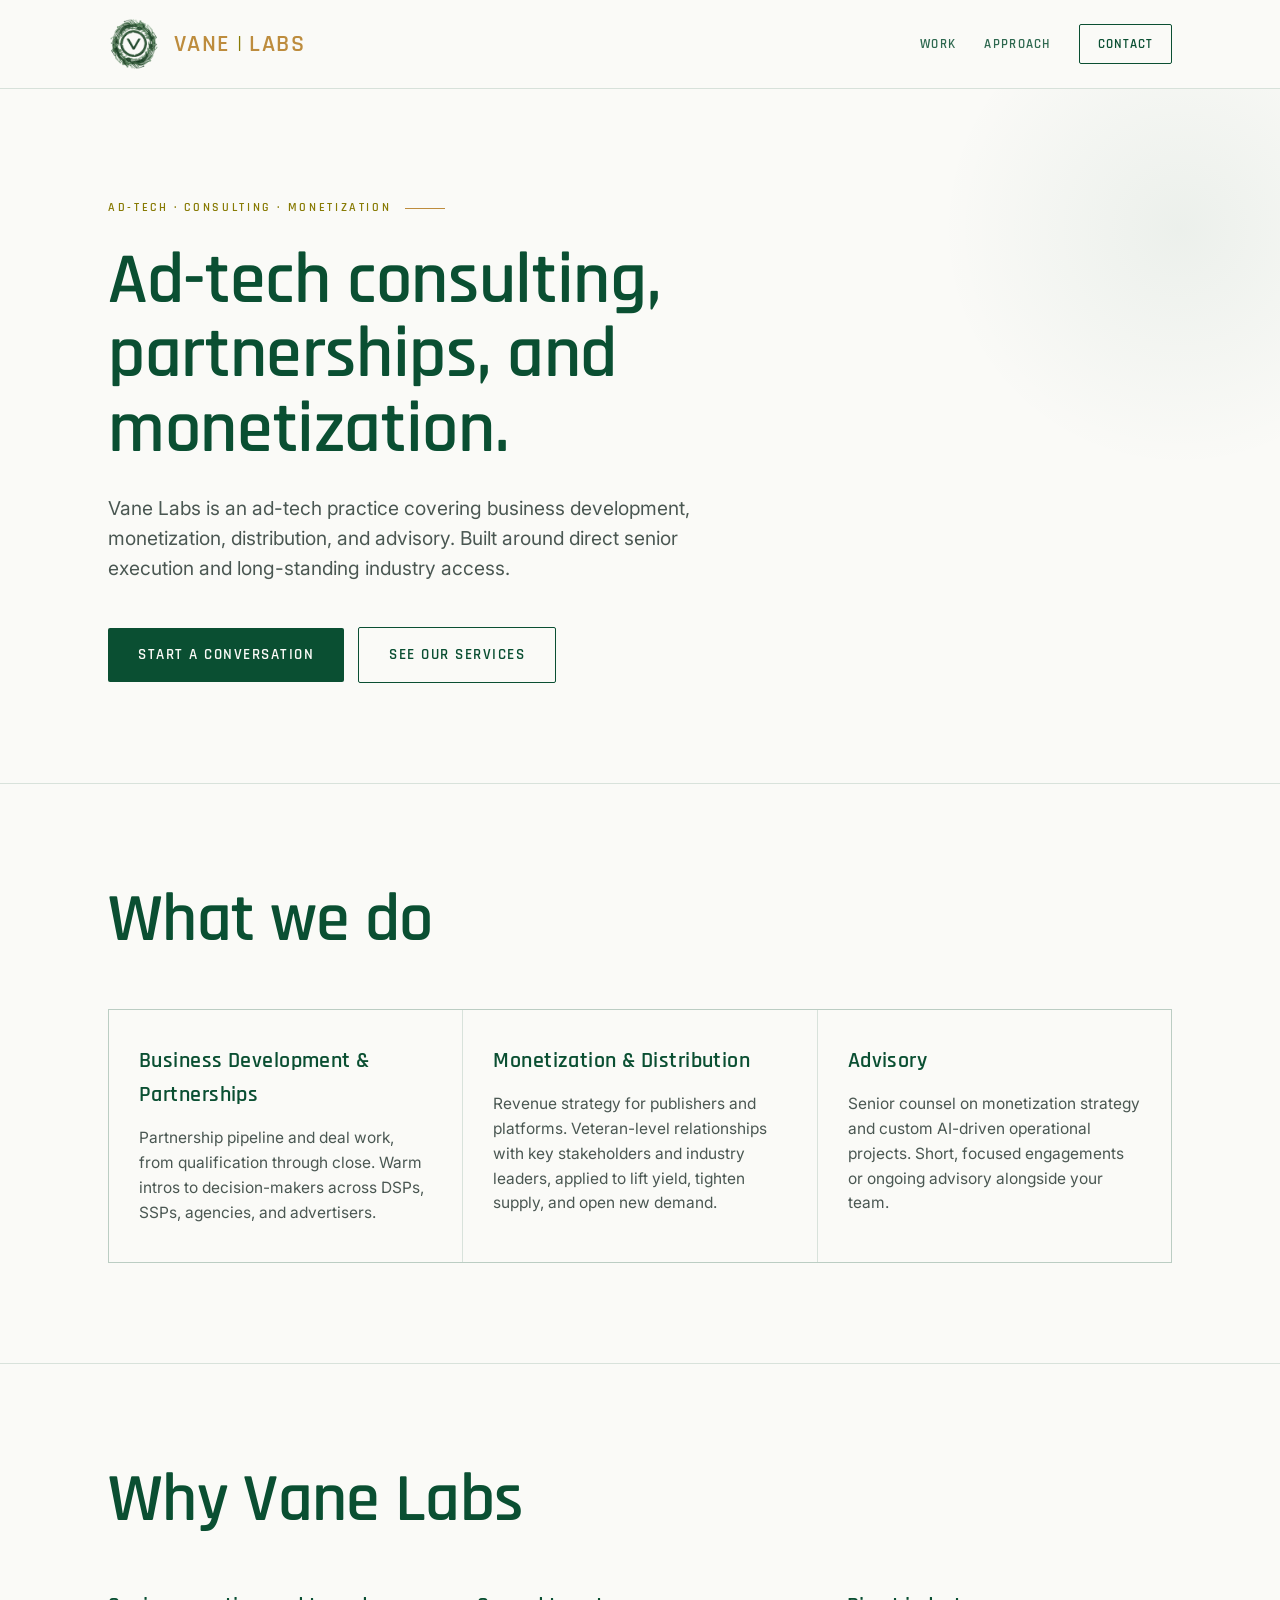
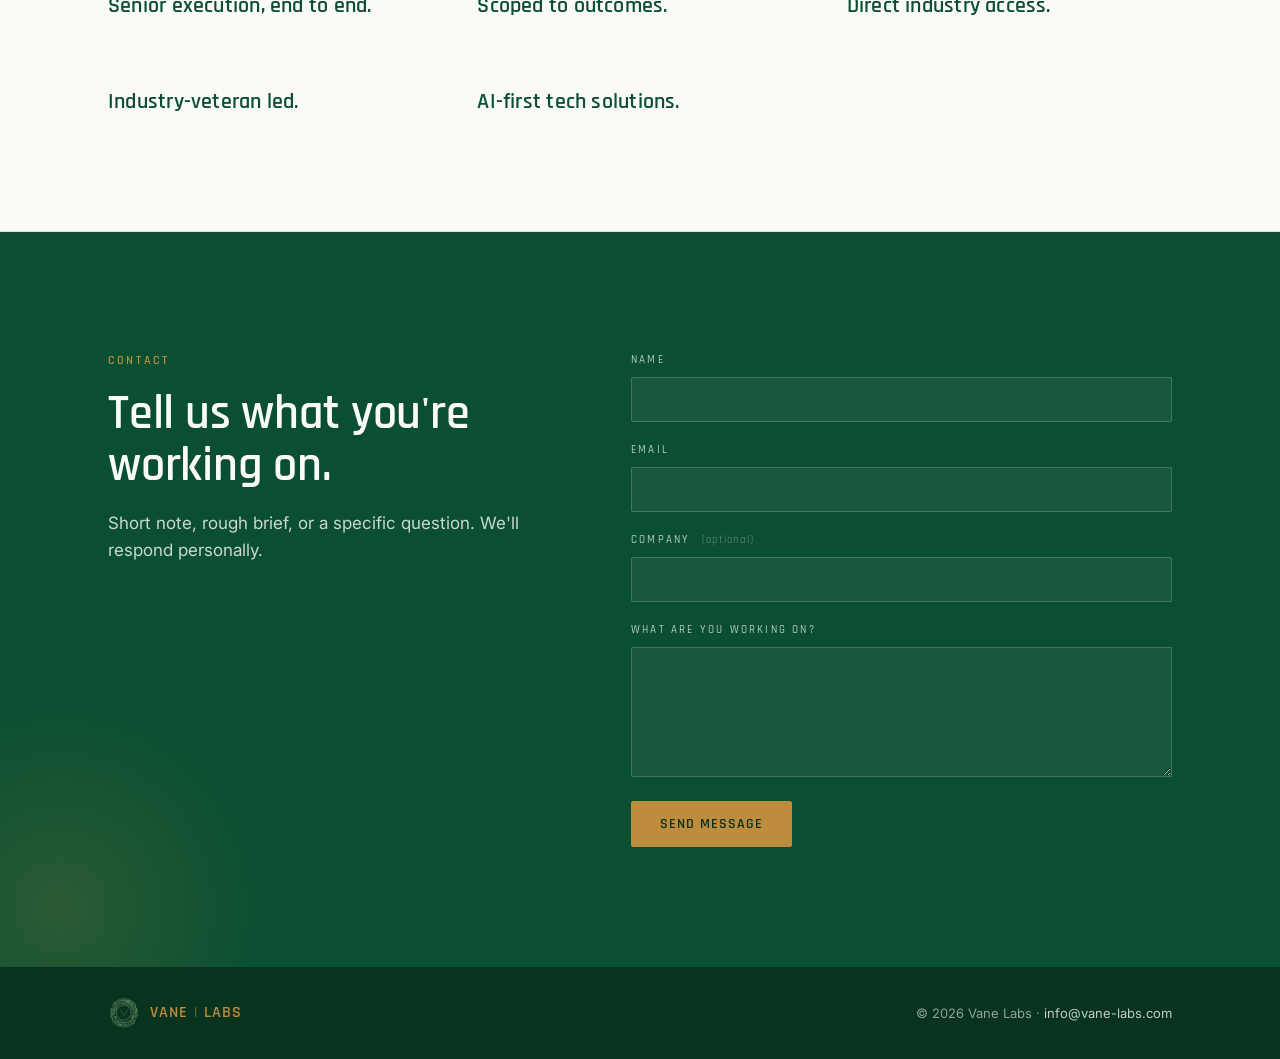
==== index.html @ 43640073 "Swap two Why Vane Labs headlines: veteran + AI-first" ====
<!DOCTYPE html>
<html lang="en">
<head>
  <meta charset="UTF-8" />
  <meta name="viewport" content="width=device-width, initial-scale=1.0" />
  <title>Vane Labs — Ad-tech consulting, monetization, distribution</title>
  <meta name="description" content="Vane Labs is a small, focused ad-tech practice: business development, monetization, distribution, and advisory." />
  <meta name="theme-color" content="#0A4F32" />

  <link rel="icon" href="/assets/favicon.ico" sizes="any" />
  <link rel="icon" type="image/png" sizes="32x32" href="/assets/favicon-32.png" />
  <link rel="icon" type="image/png" sizes="64x64" href="/assets/favicon-64.png" />
  <link rel="apple-touch-icon" href="/assets/favicon-64.png" />

  <meta property="og:title" content="Vane Labs — Ad-tech, direct." />
  <meta property="og:description" content="A small, focused ad-tech practice. Business development, monetization, distribution, advisory." />
  <meta property="og:type" content="website" />
  <meta property="og:url" content="https://vane-labs.com" />

  <link rel="preconnect" href="https://fonts.googleapis.com" />
  <link rel="preconnect" href="https://fonts.gstatic.com" crossorigin />
  <link href="https://fonts.googleapis.com/css2?family=Rajdhani:wght@500;600;700&family=Inter:wght@400;500;600&display=swap" rel="stylesheet" />

  <style>
    :root {
      --forest: #0A4F32;
      --forest-deep: #07331F;
      --gold: #BD8C3D;
      --gold-dark: #887B05;
      --accent: #3CCC08;
      --bg: #FAFAF7;
      --ink: #0E2419;
      --muted: #4A5752;
      --rule: rgba(10, 79, 50, 0.14);
    }

    *, *::before, *::after { box-sizing: border-box; }
    html { scroll-behavior: smooth; }
    html, body { margin: 0; padding: 0; }
    body {
      font-family: 'Inter', -apple-system, BlinkMacSystemFont, 'Segoe UI', sans-serif;
      color: var(--ink);
      background: var(--bg);
      line-height: 1.55;
      -webkit-font-smoothing: antialiased;
      text-rendering: optimizeLegibility;
    }

    ::selection { background: var(--forest); color: var(--bg); }

    .container { max-width: 1120px; margin: 0 auto; padding: 0 28px; }

    /* ---------- Logo ---------- */
    .logo-wrap { display: inline-flex; align-items: center; gap: 14px; text-decoration: none; }
    .logo-mark { width: 52px; height: 52px; flex: none; display: block; }
    .logo-text {
      font-family: 'Rajdhani', sans-serif;
      font-weight: 600;
      font-size: 24px;
      letter-spacing: 0.06em;
      color: var(--gold);
      line-height: 1;
      white-space: nowrap;
    }
    .logo-text .pipe { color: var(--gold-dark); margin: 0 6px; font-weight: 500; }

    /* ---------- Nav ---------- */
    nav.site {
      padding: 18px 0;
      border-bottom: 1px solid var(--rule);
      background: rgba(250, 250, 247, 0.88);
      backdrop-filter: saturate(180%) blur(10px);
      -webkit-backdrop-filter: saturate(180%) blur(10px);
      position: sticky; top: 0; z-index: 20;
    }
    nav.site .container { display: flex; align-items: center; justify-content: space-between; gap: 20px; }
    nav.site .nav-links { display: flex; align-items: center; gap: 28px; }
    nav.site a.link {
      font-family: 'Rajdhani', sans-serif; font-weight: 600;
      letter-spacing: 0.1em; text-transform: uppercase;
      font-size: 13px; color: var(--forest); text-decoration: none;
      opacity: 0.85; transition: opacity 0.2s;
    }
    nav.site a.link:hover { opacity: 1; }
    nav.site a.cta {
      font-family: 'Rajdhani', sans-serif; font-weight: 600;
      letter-spacing: 0.08em; text-transform: uppercase;
      font-size: 13px; color: var(--forest);
      border: 1px solid var(--forest); padding: 9px 18px; border-radius: 2px;
      text-decoration: none; transition: background 0.2s, color 0.2s;
    }
    nav.site a.cta:hover { background: var(--forest); color: var(--bg); }
    @media (max-width: 640px) {
      nav.site .nav-links { gap: 14px; }
      nav.site a.link { display: none; }
      nav.site a.cta { font-size: 12px; padding: 8px 14px; }
      .logo-text { font-size: 20px; }
      .logo-mark { width: 44px; height: 44px; }
    }

    /* ---------- Hero ---------- */
    header.hero {
      padding: 110px 0 100px;
      border-bottom: 1px solid var(--rule);
      position: relative; overflow: hidden;
    }
    header.hero::before {
      content: ""; position: absolute;
      right: -160px; top: -120px; width: 520px; height: 520px;
      background: radial-gradient(circle at center, rgba(10,79,50,0.06), transparent 65%);
      pointer-events: none;
    }
    .eyebrow {
      font-family: 'Rajdhani', sans-serif; font-weight: 600;
      letter-spacing: 0.22em; text-transform: uppercase;
      font-size: 12px; color: var(--gold-dark);
      margin-bottom: 26px; display: flex; align-items: center; gap: 14px;
    }
    .eyebrow::after { content: ""; flex: none; width: 40px; height: 1px; background: var(--gold); }
    .hero h1 {
      font-family: 'Rajdhani', sans-serif; font-weight: 600;
      font-size: clamp(40px, 6.2vw, 72px);
      line-height: 1.04; letter-spacing: -0.005em;
      color: var(--forest); margin: 0 0 26px; max-width: 880px;
    }
    .hero p.lead {
      font-size: clamp(17px, 1.5vw, 20px);
      color: var(--muted); max-width: 640px; margin: 0 0 44px;
    }
    .btn {
      display: inline-block;
      font-family: 'Rajdhani', sans-serif; font-weight: 600;
      letter-spacing: 0.1em; text-transform: uppercase;
      font-size: 15px; padding: 15px 30px; border-radius: 2px;
      text-decoration: none; transition: transform 0.12s ease, background 0.2s;
    }
    .btn-primary { background: var(--forest); color: var(--bg); }
    .btn-primary:hover { background: var(--forest-deep); transform: translateY(-1px); }
    .btn-ghost {
      background: transparent; color: var(--forest);
      border: 1px solid var(--forest); margin-left: 10px;
    }
    .btn-ghost:hover { background: var(--forest); color: var(--bg); }

    /* ---------- Sections ---------- */
    section.block { padding: 100px 0; border-bottom: 1px solid var(--rule); }
    .section-eyebrow {
      font-family: 'Rajdhani', sans-serif; font-weight: 600;
      letter-spacing: 0.22em; text-transform: uppercase;
      font-size: 12px; color: var(--gold-dark); margin-bottom: 18px;
    }
    .section-title {
      font-family: 'Rajdhani', sans-serif; font-weight: 600;
      font-size: clamp(30px, 4.2vw, 44px);
      color: var(--forest); margin: 0 0 20px;
      letter-spacing: -0.005em; line-height: 1.08; max-width: 720px;
    }
    .section-title.big {
      font-size: clamp(44px, 6.5vw, 68px);
      margin: 0 0 52px;
      letter-spacing: -0.01em;
    }
    .section-intro { color: var(--muted); font-size: 17px; max-width: 600px; margin: 0 0 56px; }

    /* ---------- Services ---------- */
    .services {
      display: grid;
      grid-template-columns: repeat(auto-fit, minmax(260px, 1fr));
      gap: 1px;
      background: var(--rule);
      border: 1px solid var(--rule);
    }
    .service {
      background: var(--bg);
      padding: 34px 30px 36px;
      display: flex; flex-direction: column; gap: 10px;
      transition: background 0.2s;
    }
    .service:hover { background: #FFFFFF; }
    .service .num {
      font-family: 'Rajdhani', sans-serif; font-weight: 500;
      font-size: 12px; color: var(--gold); letter-spacing: 0.2em;
    }
    .service h3 {
      font-family: 'Rajdhani', sans-serif; font-weight: 600;
      font-size: 22px; letter-spacing: 0.02em;
      color: var(--forest); margin: 0;
    }
    .service p { color: var(--muted); margin: 4px 0 0; font-size: 15.5px; line-height: 1.6; }

    /* ---------- Approach ---------- */
    .approach {
      display: grid;
      grid-template-columns: repeat(auto-fit, minmax(250px, 1fr));
      gap: 50px 44px;
    }
    .principle .rule { width: 44px; height: 2px; background: var(--gold); margin-bottom: 20px; }
    .principle h3 {
      font-family: 'Rajdhani', sans-serif; font-weight: 600;
      font-size: 22px; color: var(--forest);
      margin: 0 0 12px; letter-spacing: 0.01em;
    }
    .principle p { color: var(--muted); margin: 0; font-size: 15.5px; line-height: 1.65; }

    /* ---------- Contact ---------- */
    section.contact {
      background: var(--forest); color: var(--bg);
      border-bottom: none; padding: 120px 0;
      position: relative; overflow: hidden;
    }
    section.contact::before {
      content: ""; position: absolute; left: -180px; bottom: -180px;
      width: 480px; height: 480px;
      background: radial-gradient(circle at center, rgba(189,140,61,0.18), transparent 60%);
      pointer-events: none;
    }
    section.contact .section-eyebrow { color: var(--gold); }
    section.contact .section-title { color: var(--bg); margin-bottom: 22px; }
    section.contact p.lead {
      font-size: 18px; color: rgba(255,255,255,0.78);
      max-width: 560px; margin: 0 0 42px;
    }

    /* contact layout: intro left, form right */
    .contact-wrap {
      display: grid;
      grid-template-columns: minmax(0, 1fr) minmax(0, 1.2fr);
      gap: 72px;
      align-items: start;
    }
    .contact-intro { max-width: 460px; grid-column: 1; grid-row: 1; }
    .contact-form { grid-column: 2; grid-row: 1; }
    .contact-title {
      font-family: 'Rajdhani', sans-serif; font-weight: 600;
      font-size: clamp(32px, 4.5vw, 48px);
      color: var(--bg); margin: 0 0 18px;
      line-height: 1.08; letter-spacing: -0.005em;
    }
    .contact-sub {
      color: rgba(255,255,255,0.78);
      font-size: 17px; max-width: 420px; margin: 0;
    }

    /* form */
    .contact-form { display: flex; flex-direction: column; gap: 20px; }
    .contact-form .field { display: flex; flex-direction: column; }
    .contact-form label {
      font-family: 'Rajdhani', sans-serif; font-weight: 500;
      letter-spacing: 0.2em; text-transform: uppercase;
      font-size: 11px; color: rgba(255,255,255,0.7);
      margin-bottom: 8px;
    }
    .contact-form label .optional {
      color: rgba(255,255,255,0.4); font-weight: 400;
      letter-spacing: 0.1em; text-transform: none;
      margin-left: 6px;
    }
    .contact-form input,
    .contact-form textarea {
      width: 100%;
      font-family: 'Inter', sans-serif;
      font-size: 15px;
      color: var(--bg);
      background: rgba(255,255,255,0.06);
      border: 1px solid rgba(255,255,255,0.18);
      border-radius: 2px;
      padding: 12px 14px;
      transition: border-color 0.15s, background 0.15s;
    }
    .contact-form input:focus,
    .contact-form textarea:focus {
      outline: none;
      border-color: var(--gold);
      background: rgba(255,255,255,0.1);
    }
    .contact-form textarea { resize: vertical; min-height: 130px; font-family: 'Inter', sans-serif; }
    .contact-form .hp { position: absolute; left: -9999px; height: 0; width: 0; overflow: hidden; }
    .btn-gold {
      align-self: flex-start;
      background: var(--gold);
      color: var(--forest-deep);
      border: 1px solid var(--gold);
      padding: 13px 28px;
      font-family: 'Rajdhani', sans-serif; font-weight: 600;
      letter-spacing: 0.08em; text-transform: uppercase;
      font-size: 14px; border-radius: 2px;
      cursor: pointer; margin-top: 4px;
      transition: background 0.15s, border-color 0.15s;
    }
    .btn-gold:hover { background: #D49E46; border-color: #D49E46; }
    .contact-success {
      grid-column: 1;
      grid-row: 1;
      align-self: end;
      color: var(--bg);
      font-family: 'Rajdhani', sans-serif;
      font-weight: 600;
      letter-spacing: -0.005em;
      font-size: clamp(26px, 3.8vw, 34px);
      line-height: 1.35;
      border-left: 2px solid var(--gold);
      padding: 10px 0 10px 22px;
      max-width: 480px;
      margin-bottom: 70px;
      opacity: 0;
      transform: translateY(14px);
      transition: opacity 0.7s ease-out, transform 0.7s ease-out;
    }
    .contact-success[hidden] { display: none; }
    .contact-success.show { opacity: 1; transform: translateY(0); }

    @media (max-width: 820px) {
      .contact-wrap { grid-template-columns: 1fr; gap: 44px; }
      .contact-intro { grid-column: 1; grid-row: auto; }
      .contact-form  { grid-column: 1; grid-row: auto; }
      .contact-success {
        grid-column: 1;
        grid-row: auto;
        align-self: start;
        margin-bottom: 0;
      }
    }

    /* ---------- Footer ---------- */
    footer.site {
      padding: 30px 0;
      background: var(--forest-deep);
      color: rgba(255,255,255,0.55);
      font-size: 13px;
    }
    footer.site .container {
      display: flex; justify-content: space-between; align-items: center;
      flex-wrap: wrap; gap: 14px;
    }
    footer.site .logo-wrap { gap: 10px; }
    footer.site .logo-mark { width: 32px; height: 32px; }
    footer.site .logo-text { font-size: 16px; color: var(--gold); }
    footer.site .logo-text .pipe { color: var(--gold-dark); }
    footer.site a { color: rgba(255,255,255,0.75); text-decoration: none; }
    footer.site a:hover { color: var(--gold); }

    @media (max-width: 720px) {
      header.hero { padding: 60px 0 56px; }
      section.block { padding: 64px 0; }
      section.contact { padding: 76px 0; }
      .btn-ghost { margin-left: 0; margin-top: 10px; }
    }
  </style>
</head>
<body>

  <!-- ========== NAV ========== -->
  <nav class="site">
    <div class="container">
      <a class="logo-wrap" href="#top" aria-label="Vane Labs home">
        <img class="logo-mark" src="[data-uri]" alt="Vane Labs" decoding="async">
        <svg class="logo-mark" style="display:none" viewBox="0 0 120 120" xmlns="http://www.w3.org/2000/svg" aria-hidden="true">
          <g transform="translate(60 60)" style="--c:#0A4F32;--bg:#FAFAF7;">
            <circle r="50" fill="none" stroke="#0A4F32" stroke-width="2.2"/>
            <circle r="55" fill="none" stroke="#0A4F32" stroke-width="0.5" opacity="0.25"/>
            <circle r="43" fill="none" stroke="#0A4F32" stroke-width="0.6" opacity="0.35"/>
            <g transform="rotate(0)"><path d="M0,-50 L0,-43" stroke="#0A4F32" stroke-width="1.2" fill="none"/><circle cx="0" cy="-43" r="1.4" fill="#0A4F32"/></g>
            <g transform="rotate(15)"><path d="M0,-50 L0,-46 L2.5,-46 L2.5,-42" stroke="#0A4F32" stroke-width="1" fill="none" stroke-linecap="round"/><circle cx="2.5" cy="-42" r="1.3" fill="#0A4F32"/></g>
            <g transform="rotate(30)"><path d="M0,-50 L0,-47" stroke="#0A4F32" stroke-width="1.2" fill="none"/><rect x="-2" y="-47" width="4" height="2" fill="#0A4F32"/></g>
            <g transform="rotate(45)"><path d="M0,-50 L0,-46 L-2.5,-46 L-2.5,-42" stroke="#0A4F32" stroke-width="1" fill="none" stroke-linecap="round"/><circle cx="-2.5" cy="-42" r="1.3" fill="#0A4F32"/></g>
            <g transform="rotate(60)"><path d="M0,-50 L0,-43" stroke="#0A4F32" stroke-width="1.2" fill="none"/><circle cx="0" cy="-43" r="1.4" fill="#0A4F32"/></g>
            <g transform="rotate(75)"><path d="M0,-50 L0,-46 L2.5,-46 L2.5,-42" stroke="#0A4F32" stroke-width="1" fill="none" stroke-linecap="round"/><circle cx="2.5" cy="-42" r="1.3" fill="#0A4F32"/></g>
            <g transform="rotate(90)"><path d="M0,-50 L0,-47" stroke="#0A4F32" stroke-width="1.2" fill="none"/><rect x="-2" y="-47" width="4" height="2" fill="#0A4F32"/></g>
            <g transform="rotate(105)"><path d="M0,-50 L0,-46 L-2.5,-46 L-2.5,-42" stroke="#0A4F32" stroke-width="1" fill="none" stroke-linecap="round"/><circle cx="-2.5" cy="-42" r="1.3" fill="#0A4F32"/></g>
            <g transform="rotate(120)"><path d="M0,-50 L0,-43" stroke="#0A4F32" stroke-width="1.2" fill="none"/><circle cx="0" cy="-43" r="1.4" fill="#0A4F32"/></g>
            <g transform="rotate(135)"><path d="M0,-50 L0,-46 L2.5,-46 L2.5,-42" stroke="#0A4F32" stroke-width="1" fill="none" stroke-linecap="round"/><circle cx="2.5" cy="-42" r="1.3" fill="#0A4F32"/></g>
            <g transform="rotate(150)"><path d="M0,-50 L0,-47" stroke="#0A4F32" stroke-width="1.2" fill="none"/><rect x="-2" y="-47" width="4" height="2" fill="#0A4F32"/></g>
            <g transform="rotate(165)"><path d="M0,-50 L0,-46 L-2.5,-46 L-2.5,-42" stroke="#0A4F32" stroke-width="1" fill="none" stroke-linecap="round"/><circle cx="-2.5" cy="-42" r="1.3" fill="#0A4F32"/></g>
            <g transform="rotate(180)"><path d="M0,-50 L0,-43" stroke="#0A4F32" stroke-width="1.2" fill="none"/><circle cx="0" cy="-43" r="1.4" fill="#0A4F32"/></g>
            <g transform="rotate(195)"><path d="M0,-50 L0,-46 L2.5,-46 L2.5,-42" stroke="#0A4F32" stroke-width="1" fill="none" stroke-linecap="round"/><circle cx="2.5" cy="-42" r="1.3" fill="#0A4F32"/></g>
            <g transform="rotate(210)"><path d="M0,-50 L0,-47" stroke="#0A4F32" stroke-width="1.2" fill="none"/><rect x="-2" y="-47" width="4" height="2" fill="#0A4F32"/></g>
            <g transform="rotate(225)"><path d="M0,-50 L0,-46 L-2.5,-46 L-2.5,-42" stroke="#0A4F32" stroke-width="1" fill="none" stroke-linecap="round"/><circle cx="-2.5" cy="-42" r="1.3" fill="#0A4F32"/></g>
            <g transform="rotate(240)"><path d="M0,-50 L0,-43" stroke="#0A4F32" stroke-width="1.2" fill="none"/><circle cx="0" cy="-43" r="1.4" fill="#0A4F32"/></g>
            <g transform="rotate(255)"><path d="M0,-50 L0,-46 L2.5,-46 L2.5,-42" stroke="#0A4F32" stroke-width="1" fill="none" stroke-linecap="round"/><circle cx="2.5" cy="-42" r="1.3" fill="#0A4F32"/></g>
            <g transform="rotate(270)"><path d="M0,-50 L0,-47" stroke="#0A4F32" stroke-width="1.2" fill="none"/><rect x="-2" y="-47" width="4" height="2" fill="#0A4F32"/></g>
            <g transform="rotate(285)"><path d="M0,-50 L0,-46 L-2.5,-46 L-2.5,-42" stroke="#0A4F32" stroke-width="1" fill="none" stroke-linecap="round"/><circle cx="-2.5" cy="-42" r="1.3" fill="#0A4F32"/></g>
            <g transform="rotate(300)"><path d="M0,-50 L0,-43" stroke="#0A4F32" stroke-width="1.2" fill="none"/><circle cx="0" cy="-43" r="1.4" fill="#0A4F32"/></g>
            <g transform="rotate(315)"><path d="M0,-50 L0,-46 L2.5,-46 L2.5,-42" stroke="#0A4F32" stroke-width="1" fill="none" stroke-linecap="round"/><circle cx="2.5" cy="-42" r="1.3" fill="#0A4F32"/></g>
            <g transform="rotate(330)"><path d="M0,-50 L0,-47" stroke="#0A4F32" stroke-width="1.2" fill="none"/><rect x="-2" y="-47" width="4" height="2" fill="#0A4F32"/></g>
            <g transform="rotate(345)"><path d="M0,-50 L0,-46 L-2.5,-46 L-2.5,-42" stroke="#0A4F32" stroke-width="1" fill="none" stroke-linecap="round"/><circle cx="-2.5" cy="-42" r="1.3" fill="#0A4F32"/></g>
            <g transform="rotate(22.5)"><rect x="-3" y="-52" width="6" height="4" fill="#0A4F32" rx="0.5"/></g>
            <g transform="rotate(67.5)"><rect x="-3" y="-52" width="6" height="4" fill="#0A4F32" rx="0.5"/></g>
            <g transform="rotate(112.5)"><rect x="-3" y="-52" width="6" height="4" fill="#0A4F32" rx="0.5"/></g>
            <g transform="rotate(157.5)"><rect x="-3" y="-52" width="6" height="4" fill="#0A4F32" rx="0.5"/></g>
            <g transform="rotate(202.5)"><rect x="-3" y="-52" width="6" height="4" fill="#0A4F32" rx="0.5"/></g>
            <g transform="rotate(247.5)"><rect x="-3" y="-52" width="6" height="4" fill="#0A4F32" rx="0.5"/></g>
            <g transform="rotate(292.5)"><rect x="-3" y="-52" width="6" height="4" fill="#0A4F32" rx="0.5"/></g>
            <g transform="rotate(337.5)"><rect x="-3" y="-52" width="6" height="4" fill="#0A4F32" rx="0.5"/></g>
            <circle r="27" fill="none" stroke="#0A4F32" stroke-width="0.8" opacity="0.45"/>
            <circle r="24" fill="#FAFAF7" stroke="#0A4F32" stroke-width="2.2"/>
            <path d="M -11 -10 L 0 12 L 11 -10" fill="none" stroke="#0A4F32" stroke-width="3.8" stroke-linejoin="miter" stroke-linecap="butt"/>
          </g>
        </svg>
        <span class="logo-text">VANE<span class="pipe">|</span>LABS</span>
      </a>
      <div class="nav-links">
        <a class="link" href="#work">Work</a>
        <a class="link" href="#approach">Approach</a>
        <a class="cta" href="#contact">Contact</a>
      </div>
    </div>
  </nav>

  <!-- ========== HERO ========== -->
  <header class="hero" id="top">
    <div class="container">
      <div class="eyebrow">Ad-tech · Consulting · Monetization</div>
      <h1>Ad-tech consulting, partnerships, and monetization.</h1>
      <p class="lead">Vane Labs is an ad-tech practice covering business development, monetization, distribution, and advisory. Built around direct senior execution and long-standing industry access.</p>
      <a class="btn btn-primary" href="#contact">Start a conversation</a>
      <a class="btn btn-ghost" href="#work">See our services</a>
    </div>
  </header>

  <!-- ========== WORK / SERVICES ========== -->
  <section class="block" id="work">
    <div class="container">
      <h2 class="section-title big">What we do</h2>

      <div class="services">
        <div class="service">
          <h3>Business Development &amp; Partnerships</h3>
          <p>Partnership pipeline and deal work, from qualification through close. Warm intros to decision-makers across DSPs, SSPs, agencies, and advertisers.</p>
        </div>
        <div class="service">
          <h3>Monetization &amp; Distribution</h3>
          <p>Revenue strategy for publishers and platforms. Veteran-level relationships with key stakeholders and industry leaders, applied to lift yield, tighten supply, and open new demand.</p>
        </div>
        <div class="service">
          <h3>Advisory</h3>
          <p>Senior counsel on monetization strategy and custom AI-driven operational projects. Short, focused engagements or ongoing advisory alongside your team.</p>
        </div>
      </div>
    </div>
  </section>

  <!-- ========== APPROACH ========== -->
  <section class="block" id="approach">
    <div class="container">
      <h2 class="section-title big">Why Vane Labs</h2>

      <div class="approach">
        <div class="principle">
          <h3>Senior execution, end to end.</h3>
        </div>
        <div class="principle">
          <h3>Scoped to outcomes.</h3>
        </div>
        <div class="principle">
          <h3>Direct industry access.</h3>
        </div>
        <div class="principle">
          <h3>Industry-veteran led.</h3>
        </div>
        <div class="principle">
          <h3>AI-first tech solutions.</h3>
        </div>
      </div>
    </div>
  </section>

  <!-- ========== CONTACT ========== -->
  <section class="contact" id="contact">
    <div class="container contact-wrap">
      <div class="contact-intro">
        <div class="section-eyebrow light">Contact</div>
        <h2 class="contact-title">Tell us what you're working on.</h2>
        <p class="contact-sub">Short note, rough brief, or a specific question. We'll respond personally.</p>
      </div>

      <form class="contact-form" name="contact" method="POST" data-netlify="true" netlify-honeypot="bot-field">
        <input type="hidden" name="form-name" value="contact">
        <p class="hp"><label>Don&rsquo;t fill this out: <input name="bot-field"></label></p>

        <div class="field">
          <label for="c-name">Name</label>
          <input type="text" id="c-name" name="name" required autocomplete="name">
        </div>

        <div class="field">
          <label for="c-email">Email</label>
          <input type="email" id="c-email" name="email" required autocomplete="email">
        </div>

        <div class="field">
          <label for="c-company">Company <span class="optional">(optional)</span></label>
          <input type="text" id="c-company" name="company" autocomplete="organization">
        </div>

        <div class="field">
          <label for="c-message">What are you working on?</label>
          <textarea id="c-message" name="message" rows="5" required></textarea>
        </div>

        <button type="submit" class="btn btn-gold">Send message</button>
      </form>

      <div class="contact-success" role="status" aria-live="polite" hidden>
        Thanks. We&rsquo;ll be in touch shortly.
      </div>
    </div>
  </section>

  <!-- ========== FOOTER ========== -->
  <footer class="site">
    <div class="container">
      <a class="logo-wrap" href="#top" aria-label="Vane Labs">
        <img class="logo-mark" src="[data-uri]" alt="Vane Labs" decoding="async">
        <span class="logo-text">VANE<span class="pipe">|</span>LABS</span>
      </a>
      <div>&copy; <span id="year">2026</span> Vane Labs &middot; <a href="mailto:info@vane-labs.com">info@vane-labs.com</a></div>
    </div>
  </footer>

  <script>
    document.getElementById("year").textContent = new Date().getFullYear();

    // Contact form: submit via fetch to Netlify, show inline success
    (function () {
      var form = document.querySelector("form.contact-form");
      if (!form) return;
      var success = document.querySelector(".contact-success");
      form.addEventListener("submit", function (e) {
        e.preventDefault();
        var data = new FormData(form);
        var body = new URLSearchParams();
        data.forEach(function (v, k) { body.append(k, v); });
        fetch("/", {
          method: "POST",
          headers: { "Content-Type": "application/x-www-form-urlencoded" },
          body: body.toString()
        }).then(function (r) {
          if (!r.ok) throw new Error("net");
          form.reset();
          if (success) {
            success.classList.remove("show");
            success.hidden = false;
            // double rAF so the browser registers the hidden->visible state before transition
            requestAnimationFrame(function () {
              requestAnimationFrame(function () {
                success.classList.add("show");
              });
            });
          }
        }).catch(function () {
          alert("Sorry, the form didn't send. Email info@vane-labs.com directly.");
        });
      });
    })();
  </script>
</body>
</html>
                                                                                                                                                                                                                                                                                                                                                                                                                                                                                                                                                                                                                                                                                                                                                                                                                                                            
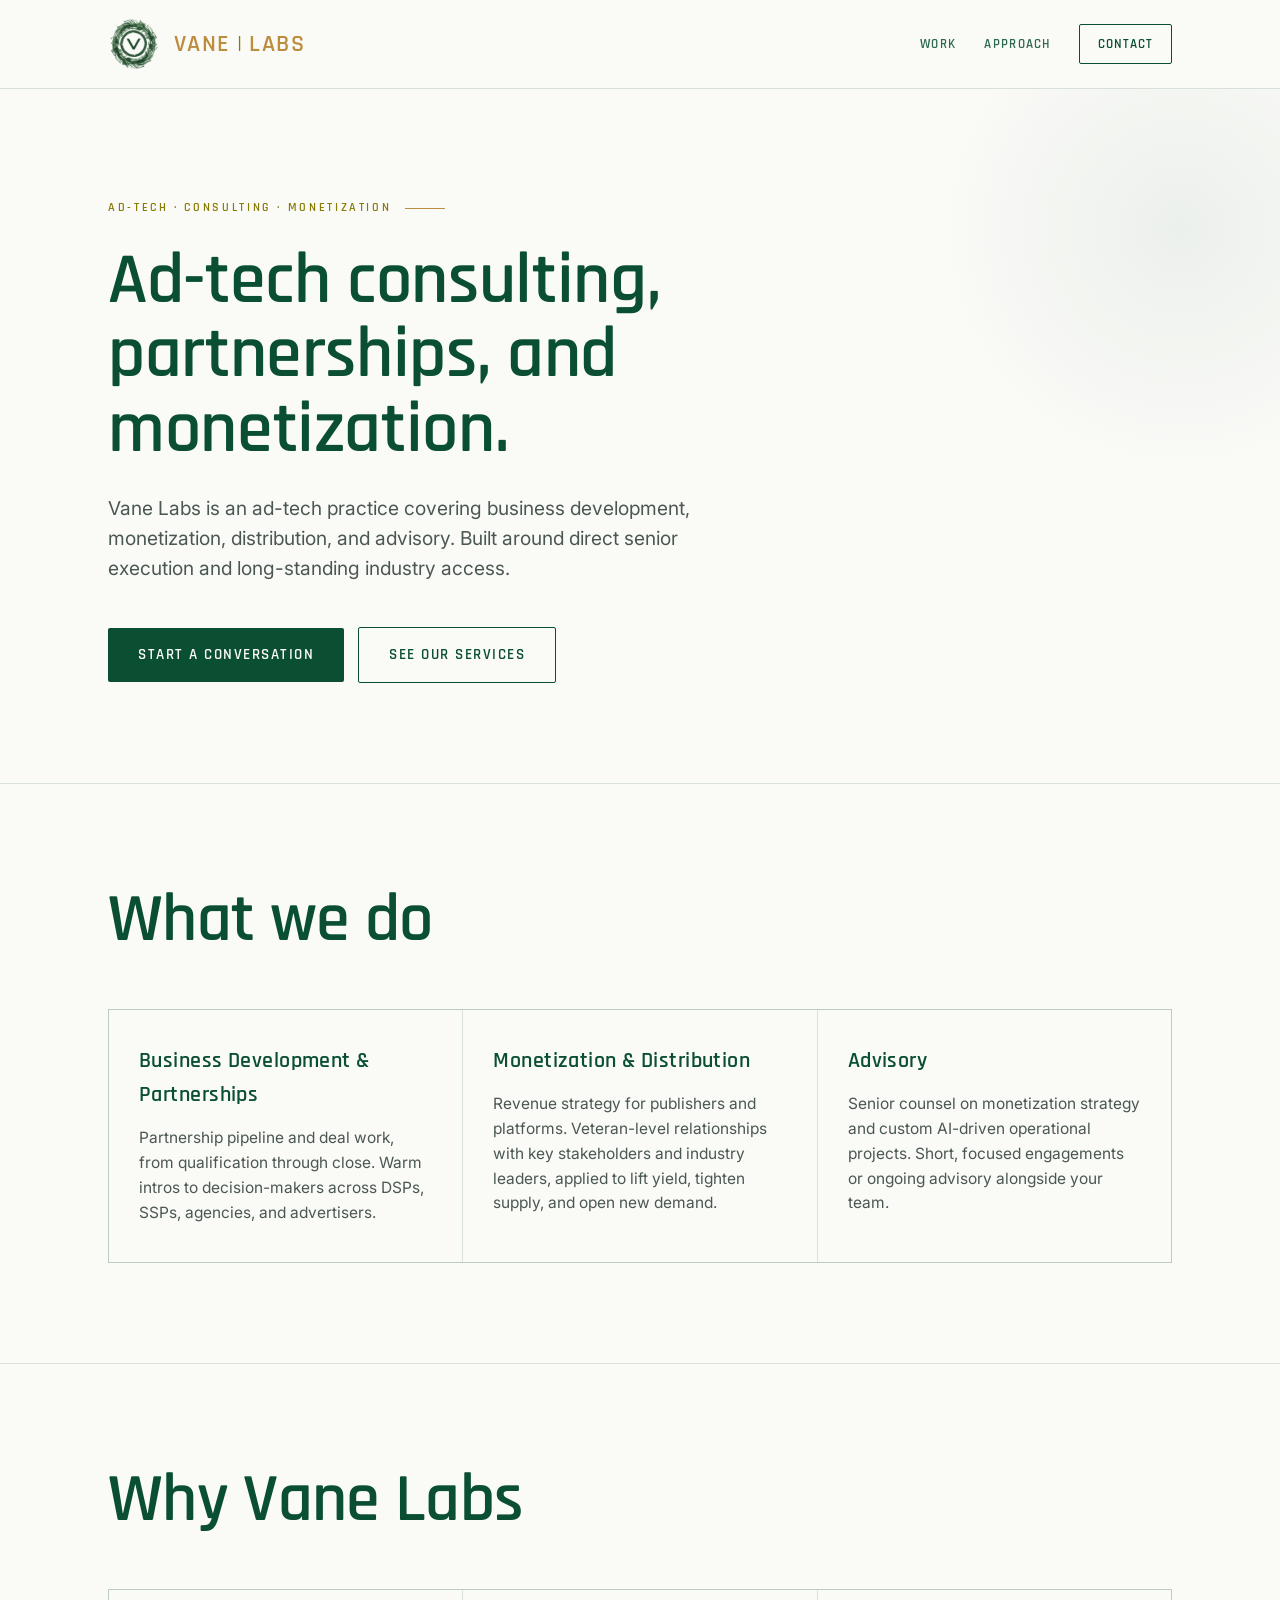
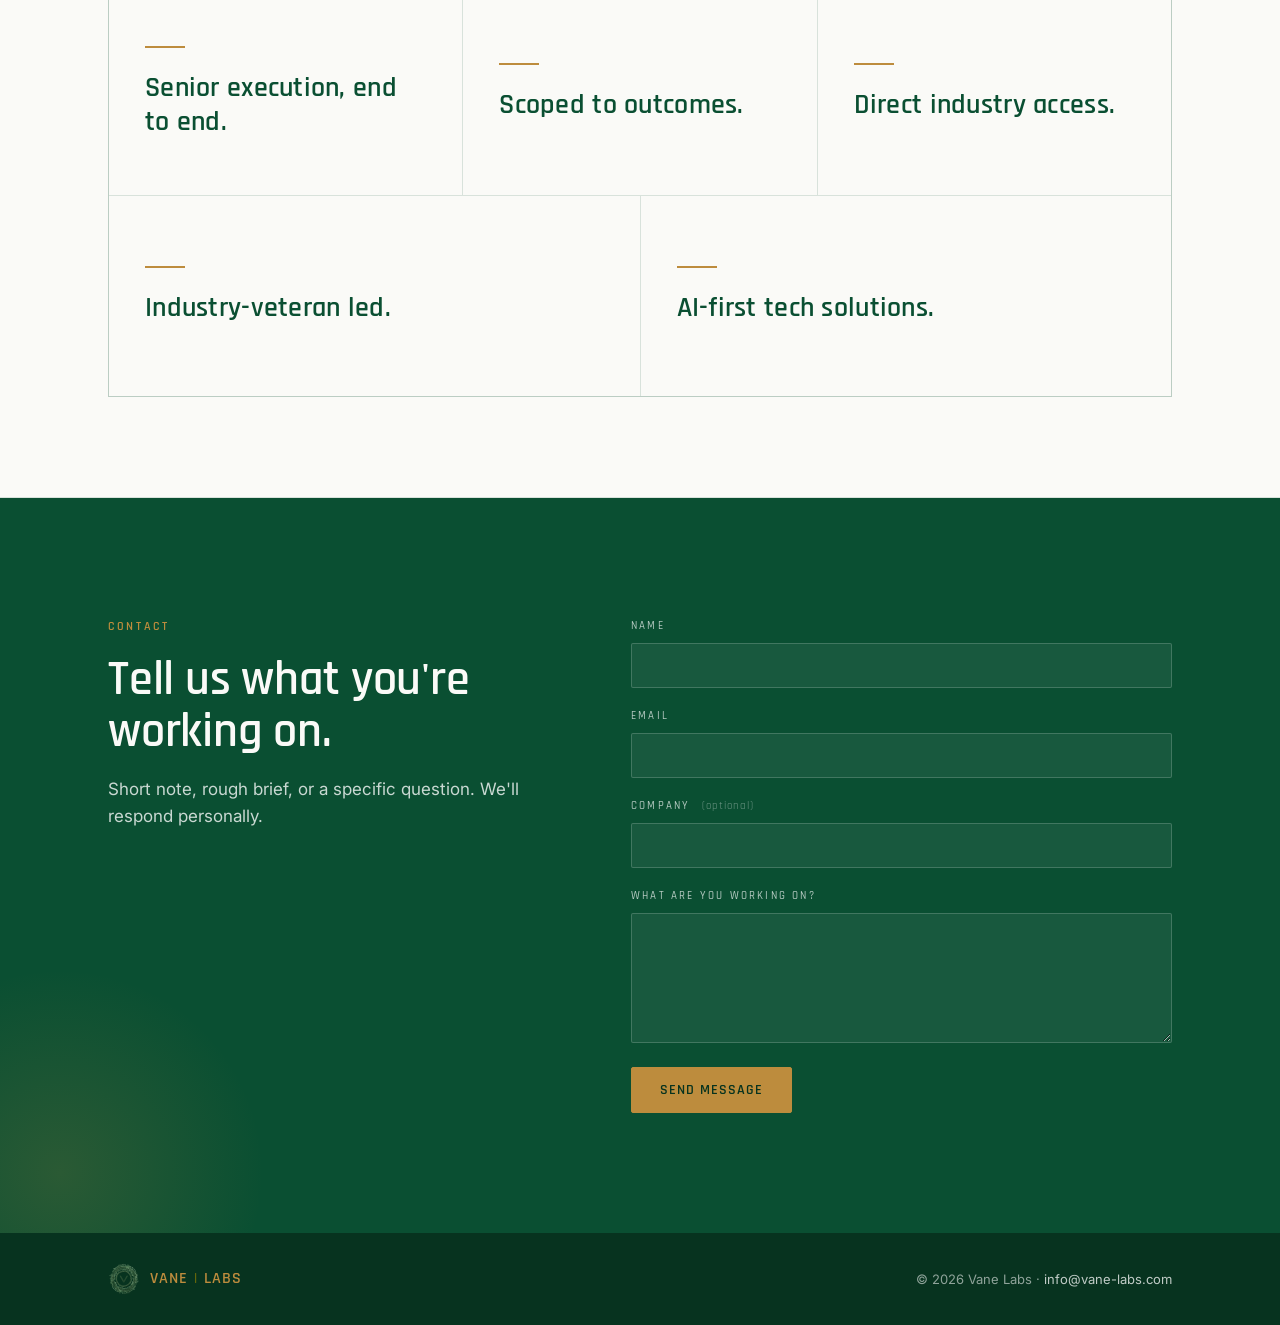
==== commit 294a6fc5: "Why Vane Labs: boxed 3+2 layout for headline-only items" ====
--- a/index.html
+++ b/index.html
@@ -188,19 +188,49 @@
     }
     .service p { color: var(--muted); margin: 4px 0 0; font-size: 15.5px; line-height: 1.6; }
 
-    /* ---------- Approach ---------- */
+    /* ---------- Approach (Why Vane Labs) ---------- */
     .approach {
       display: grid;
-      grid-template-columns: repeat(auto-fit, minmax(250px, 1fr));
-      gap: 50px 44px;
-    }
-    .principle .rule { width: 44px; height: 2px; background: var(--gold); margin-bottom: 20px; }
+      grid-template-columns: repeat(6, 1fr);
+      gap: 1px;
+      background: var(--rule);
+      border: 1px solid var(--rule);
+    }
+    .principle {
+      grid-column: span 2;
+      background: var(--bg);
+      padding: 56px 36px;
+      display: flex;
+      flex-direction: column;
+      justify-content: center;
+      min-height: 200px;
+      transition: background 0.2s;
+    }
+    .principle:nth-child(4),
+    .principle:nth-child(5) { grid-column: span 3; }
+    .principle:hover { background: #FFFFFF; }
+    .principle .rule {
+      width: 40px; height: 2px; background: var(--gold);
+      margin-bottom: 24px;
+    }
     .principle h3 {
       font-family: 'Rajdhani', sans-serif; font-weight: 600;
-      font-size: 22px; color: var(--forest);
-      margin: 0 0 12px; letter-spacing: 0.01em;
-    }
-    .principle p { color: var(--muted); margin: 0; font-size: 15.5px; line-height: 1.65; }
+      font-size: clamp(22px, 2.4vw, 28px);
+      color: var(--forest);
+      margin: 0;
+      letter-spacing: 0.01em;
+      line-height: 1.2;
+    }
+    .principle p { color: var(--muted); margin: 14px 0 0; font-size: 15.5px; line-height: 1.65; }
+    @media (max-width: 980px) {
+      .approach { grid-template-columns: repeat(2, 1fr); }
+      .principle, .principle:nth-child(4), .principle:nth-child(5) { grid-column: span 1; }
+      .principle { padding: 40px 28px; min-height: 160px; }
+    }
+    @media (max-width: 560px) {
+      .approach { grid-template-columns: 1fr; }
+      .principle { padding: 32px 24px; min-height: auto; }
+    }
 
     /* ---------- Contact ---------- */
     section.contact {
@@ -446,18 +476,23 @@
 
       <div class="approach">
         <div class="principle">
+          <div class="rule"></div>
           <h3>Senior execution, end to end.</h3>
         </div>
         <div class="principle">
+          <div class="rule"></div>
           <h3>Scoped to outcomes.</h3>
         </div>
         <div class="principle">
+          <div class="rule"></div>
           <h3>Direct industry access.</h3>
         </div>
         <div class="principle">
+          <div class="rule"></div>
           <h3>Industry-veteran led.</h3>
         </div>
         <div class="principle">
+          <div class="rule"></div>
           <h3>AI-first tech solutions.</h3>
         </div>
       </div>
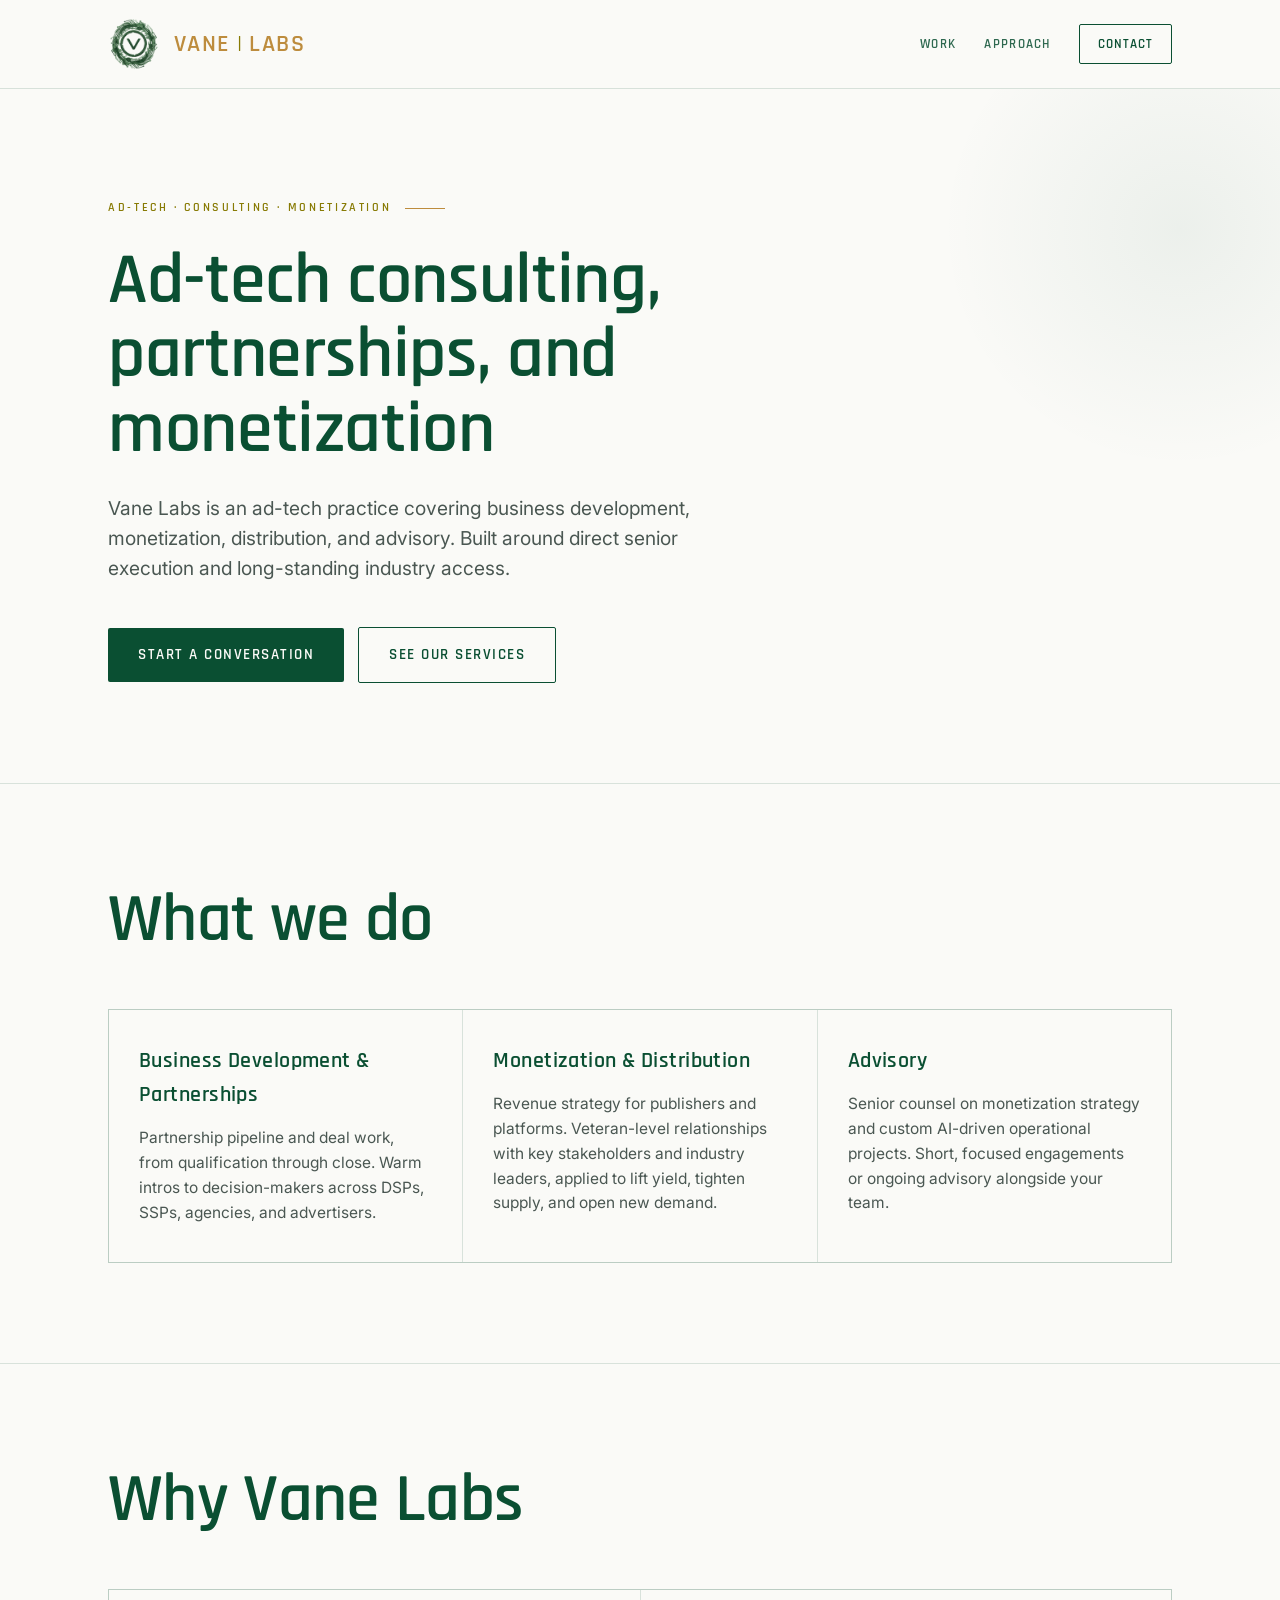
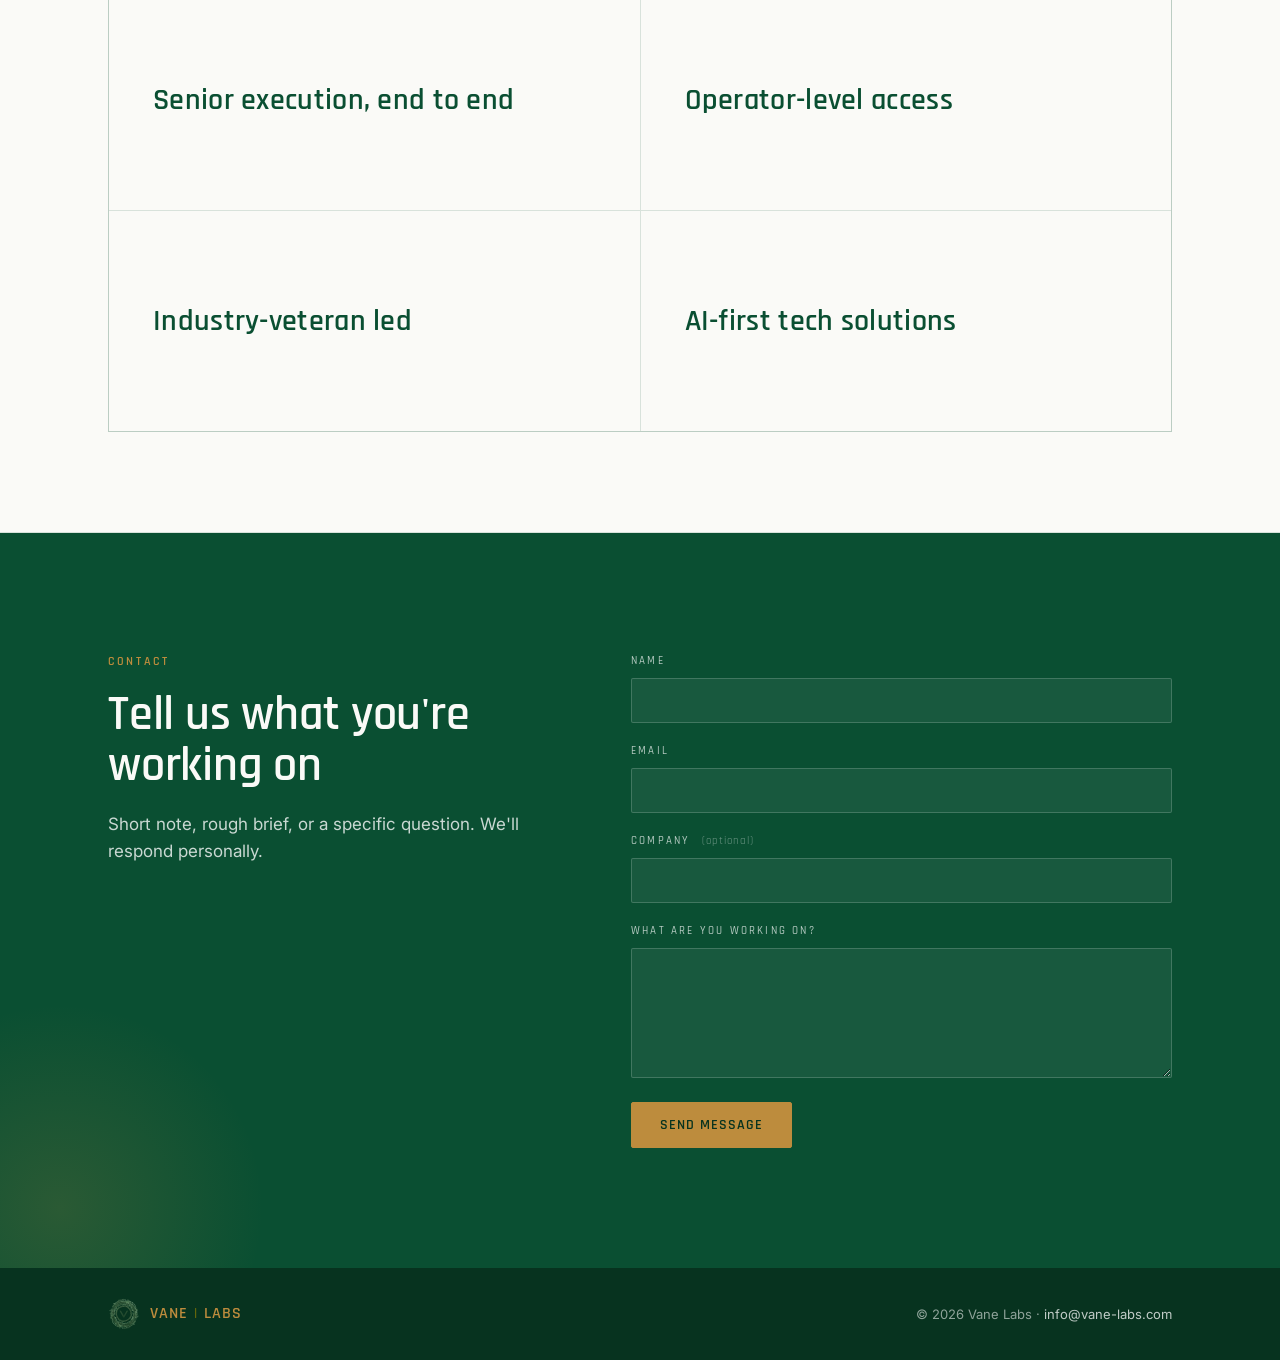
==== commit 6a77c359: "Why Vane Labs: remove gold accent rules from cells" ====
--- a/index.html
+++ b/index.html
@@ -191,45 +191,33 @@
     /* ---------- Approach (Why Vane Labs) ---------- */
     .approach {
       display: grid;
-      grid-template-columns: repeat(6, 1fr);
+      grid-template-columns: repeat(2, 1fr);
       gap: 1px;
       background: var(--rule);
       border: 1px solid var(--rule);
     }
     .principle {
-      grid-column: span 2;
       background: var(--bg);
-      padding: 56px 36px;
+      padding: 64px 44px;
       display: flex;
       flex-direction: column;
       justify-content: center;
-      min-height: 200px;
+      min-height: 220px;
       transition: background 0.2s;
     }
-    .principle:nth-child(4),
-    .principle:nth-child(5) { grid-column: span 3; }
     .principle:hover { background: #FFFFFF; }
-    .principle .rule {
-      width: 40px; height: 2px; background: var(--gold);
-      margin-bottom: 24px;
-    }
     .principle h3 {
       font-family: 'Rajdhani', sans-serif; font-weight: 600;
-      font-size: clamp(22px, 2.4vw, 28px);
+      font-size: clamp(22px, 2.6vw, 30px);
       color: var(--forest);
       margin: 0;
       letter-spacing: 0.01em;
       line-height: 1.2;
     }
     .principle p { color: var(--muted); margin: 14px 0 0; font-size: 15.5px; line-height: 1.65; }
-    @media (max-width: 980px) {
-      .approach { grid-template-columns: repeat(2, 1fr); }
-      .principle, .principle:nth-child(4), .principle:nth-child(5) { grid-column: span 1; }
-      .principle { padding: 40px 28px; min-height: 160px; }
-    }
-    @media (max-width: 560px) {
+    @media (max-width: 640px) {
       .approach { grid-template-columns: 1fr; }
-      .principle { padding: 32px 24px; min-height: auto; }
+      .principle { padding: 40px 28px; min-height: auto; }
     }
 
     /* ---------- Contact ---------- */
@@ -440,7 +428,7 @@
   <header class="hero" id="top">
     <div class="container">
       <div class="eyebrow">Ad-tech · Consulting · Monetization</div>
-      <h1>Ad-tech consulting, partnerships, and monetization.</h1>
+      <h1>Ad-tech consulting, partnerships, and monetization</h1>
       <p class="lead">Vane Labs is an ad-tech practice covering business development, monetization, distribution, and advisory. Built around direct senior execution and long-standing industry access.</p>
       <a class="btn btn-primary" href="#contact">Start a conversation</a>
       <a class="btn btn-ghost" href="#work">See our services</a>
@@ -476,24 +464,16 @@
 
       <div class="approach">
         <div class="principle">
-          <div class="rule"></div>
-          <h3>Senior execution, end to end.</h3>
+          <h3>Senior execution, end to end</h3>
         </div>
         <div class="principle">
-          <div class="rule"></div>
-          <h3>Scoped to outcomes.</h3>
+          <h3>Operator-level access</h3>
         </div>
         <div class="principle">
-          <div class="rule"></div>
-          <h3>Direct industry access.</h3>
+          <h3>Industry-veteran led</h3>
         </div>
         <div class="principle">
-          <div class="rule"></div>
-          <h3>Industry-veteran led.</h3>
-        </div>
-        <div class="principle">
-          <div class="rule"></div>
-          <h3>AI-first tech solutions.</h3>
+          <h3>AI-first tech solutions</h3>
         </div>
       </div>
     </div>
@@ -504,7 +484,7 @@
     <div class="container contact-wrap">
       <div class="contact-intro">
         <div class="section-eyebrow light">Contact</div>
-        <h2 class="contact-title">Tell us what you're working on.</h2>
+        <h2 class="contact-title">Tell us what you're working on</h2>
         <p class="contact-sub">Short note, rough brief, or a specific question. We'll respond personally.</p>
       </div>
 
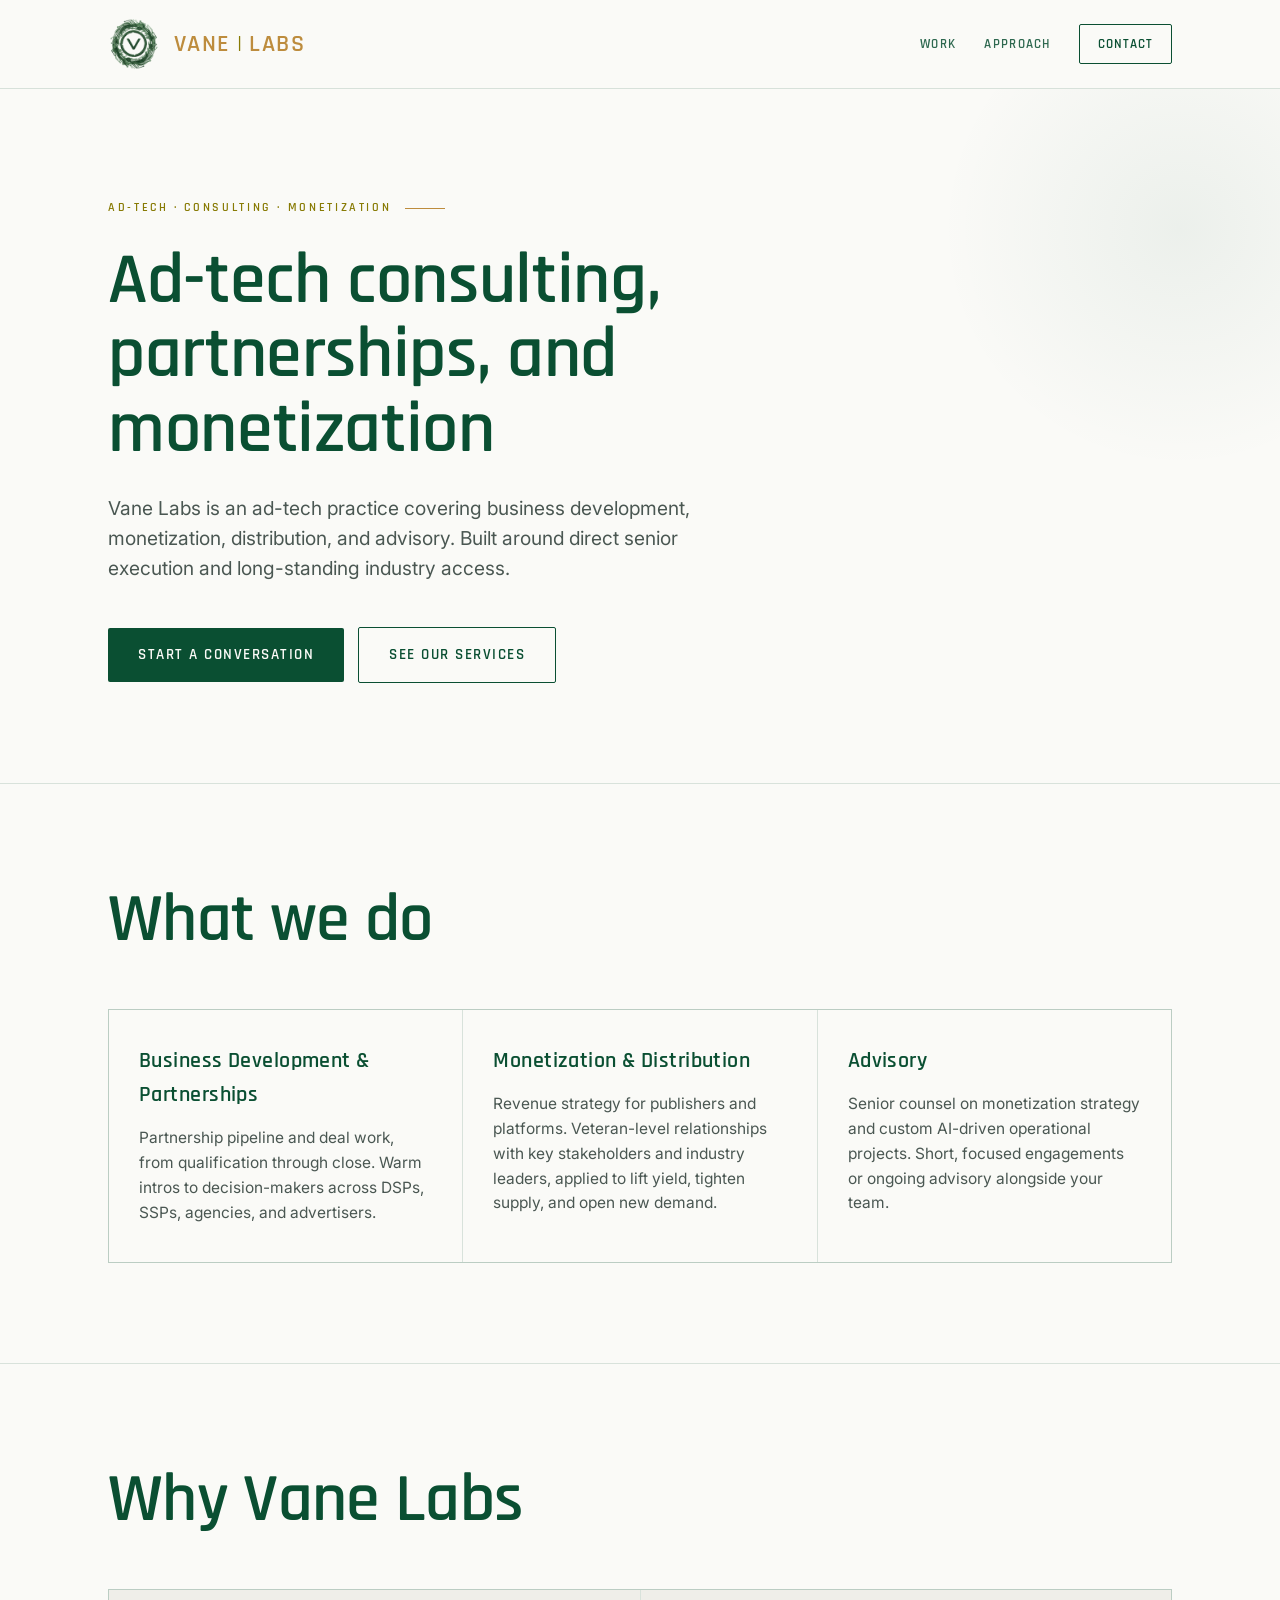
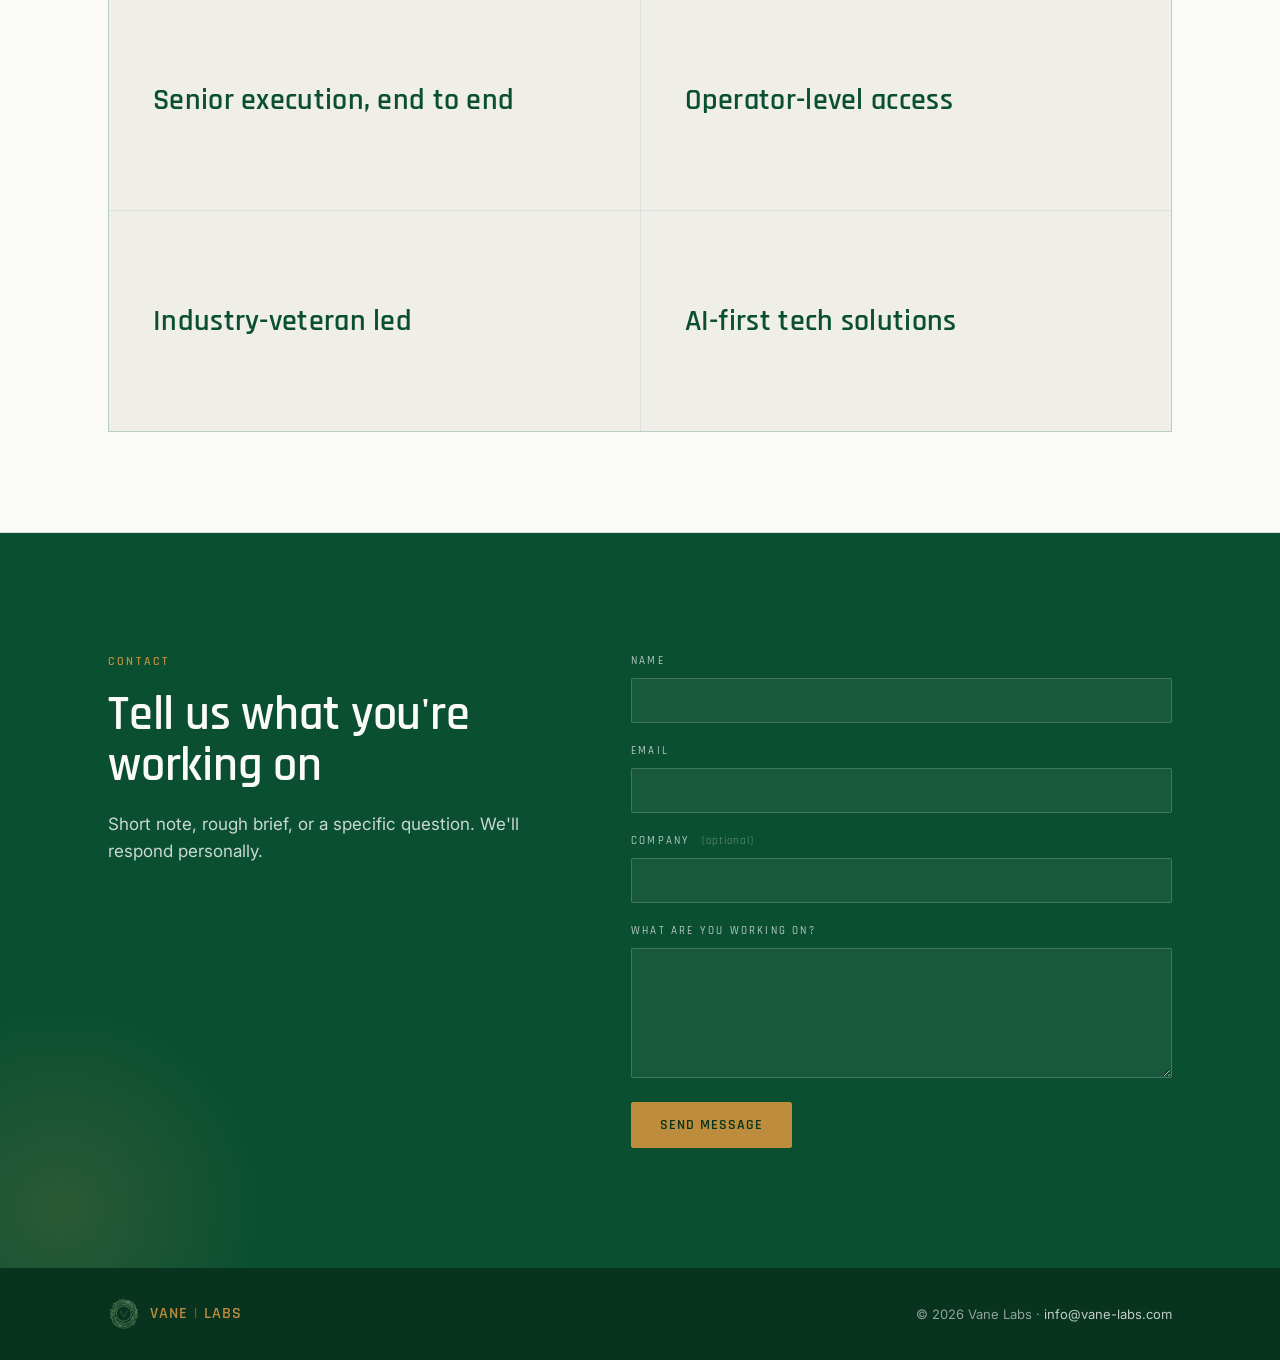
==== commit 9b2f52df: "Why Vane Labs: warm grey cell bg for visual separation" ====
--- a/index.html
+++ b/index.html
@@ -197,7 +197,7 @@
       border: 1px solid var(--rule);
     }
     .principle {
-      background: var(--bg);
+      background: #EFEEE9;
       padding: 64px 44px;
       display: flex;
       flex-direction: column;
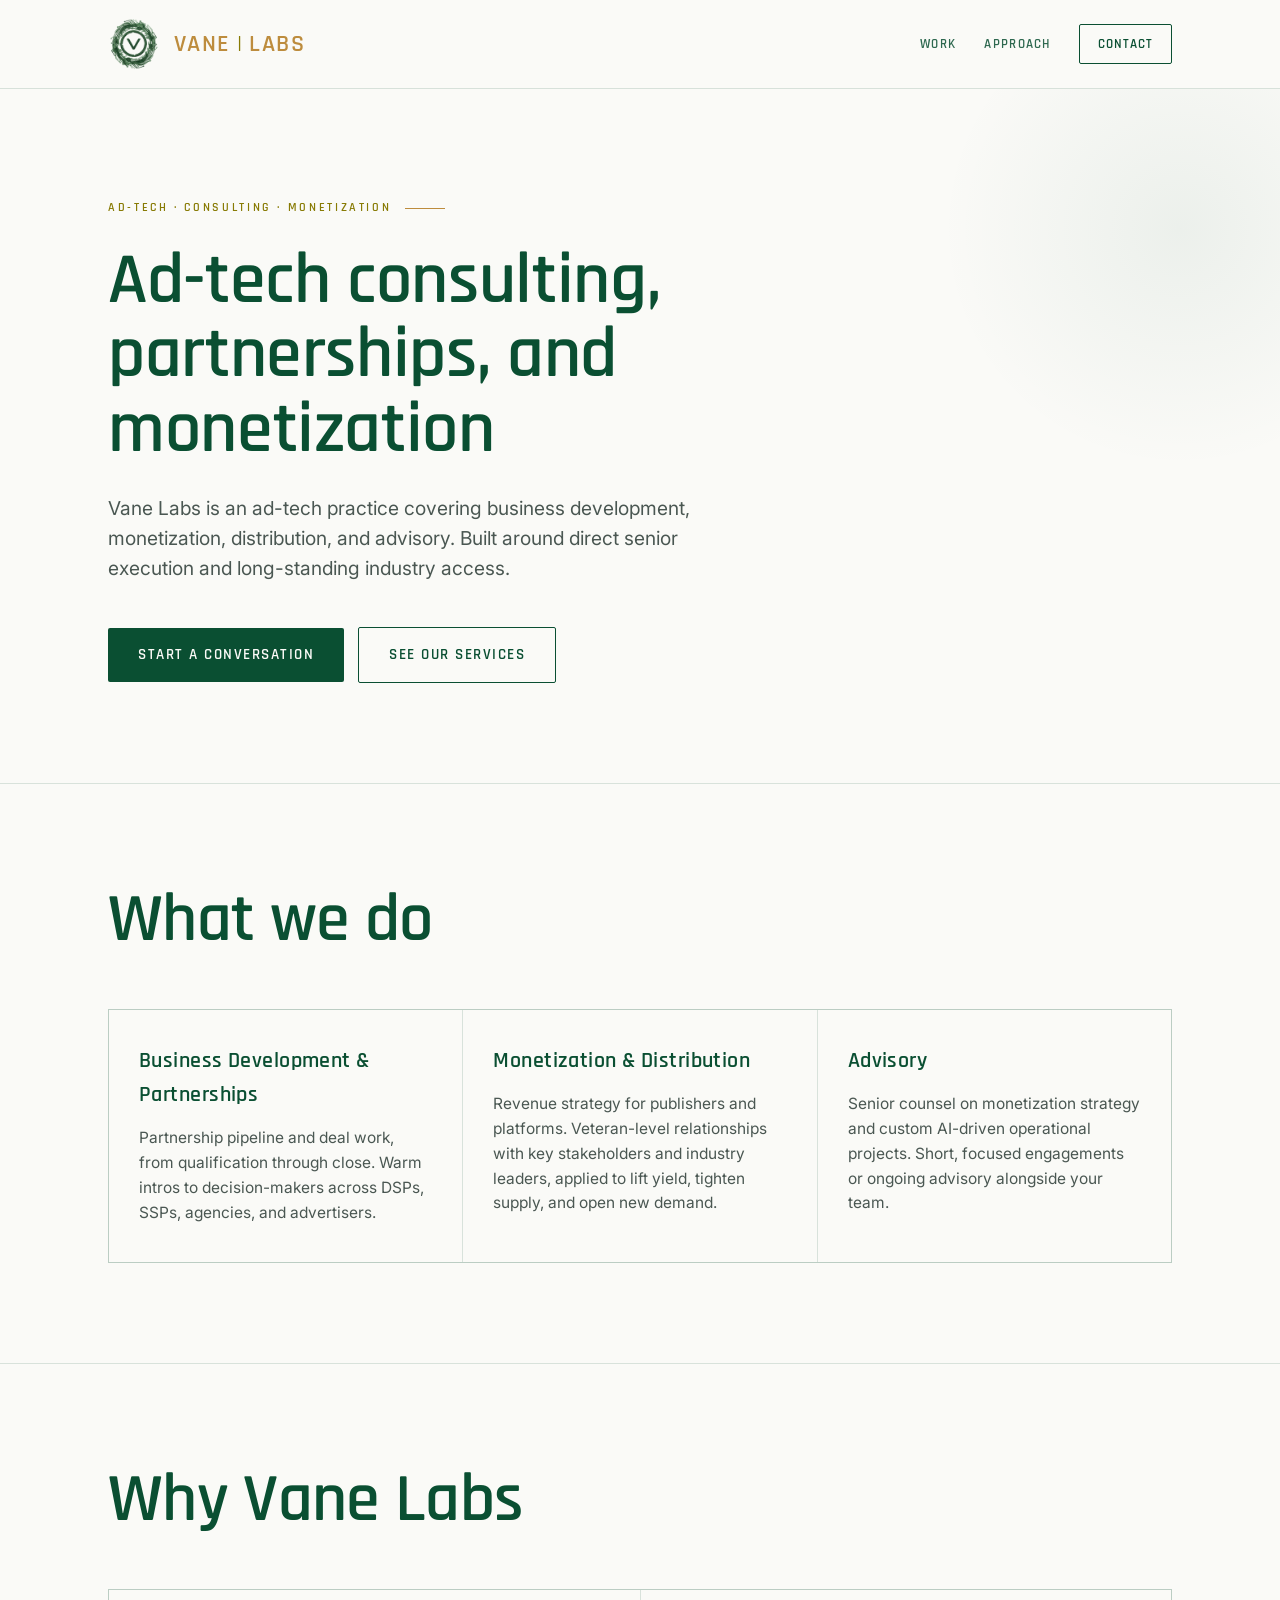
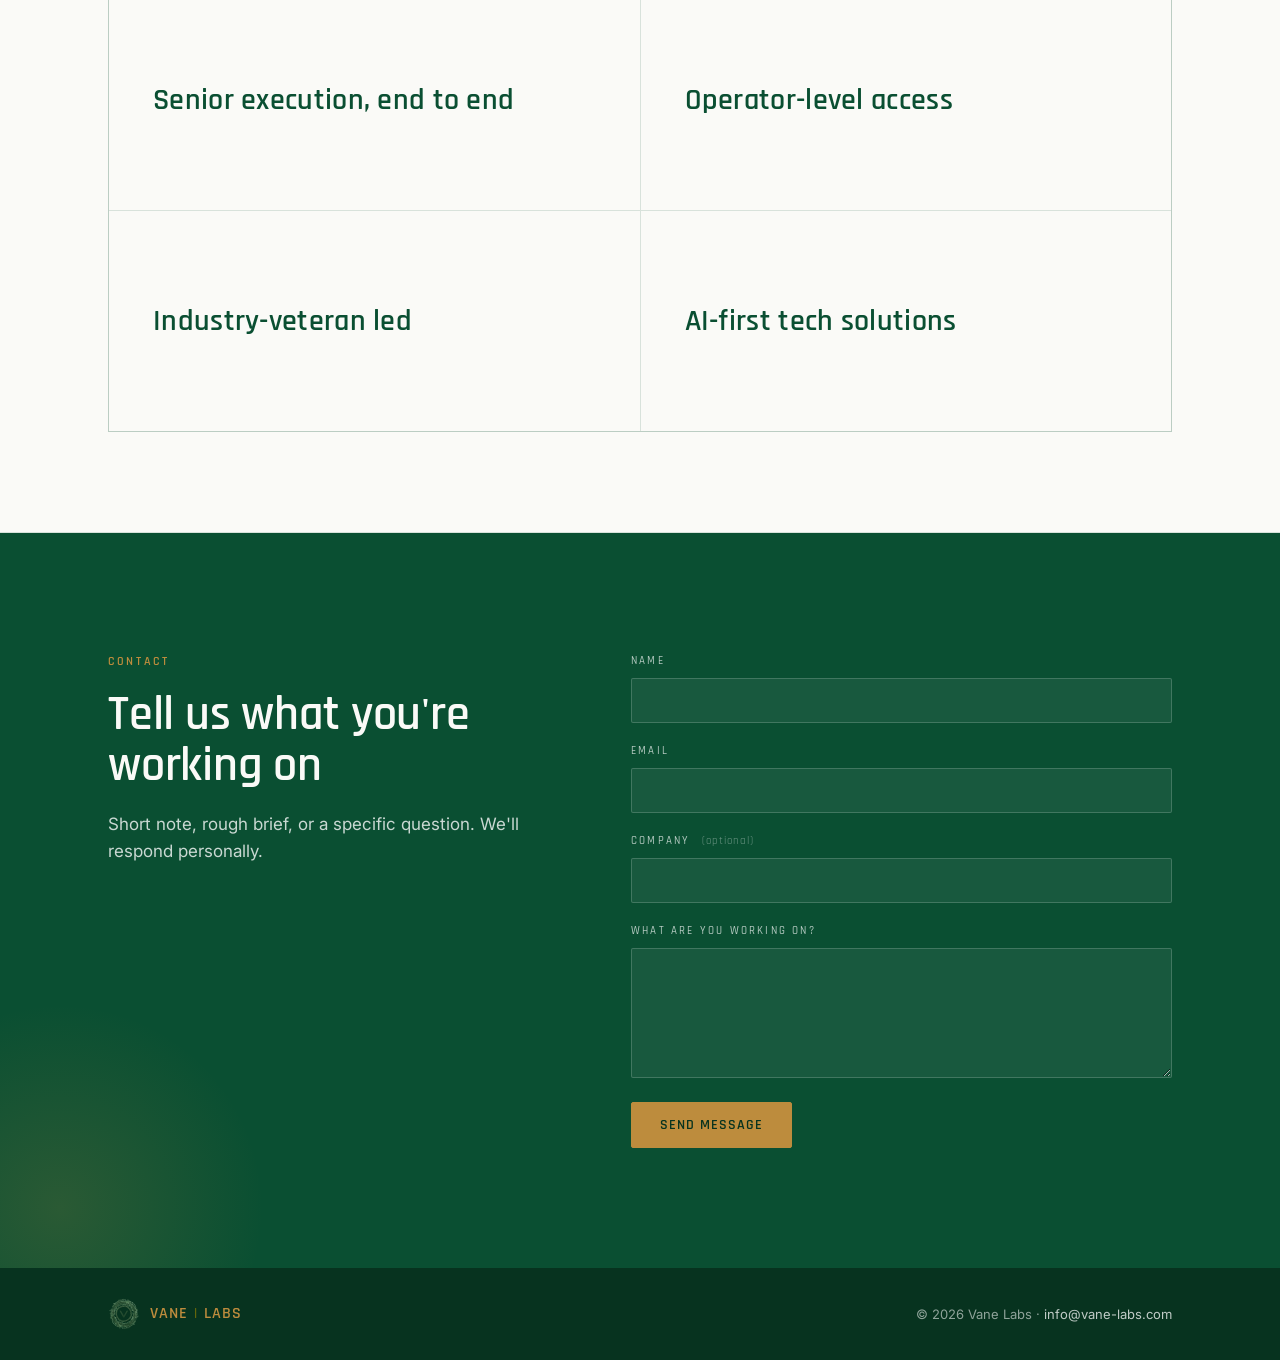
==== commit 8aefc34f: "Why Vane Labs: match Services cell color and hover exactly" ====
--- a/index.html
+++ b/index.html
@@ -197,7 +197,7 @@
       border: 1px solid var(--rule);
     }
     .principle {
-      background: #EFEEE9;
+      background: var(--bg);
       padding: 64px 44px;
       display: flex;
       flex-direction: column;
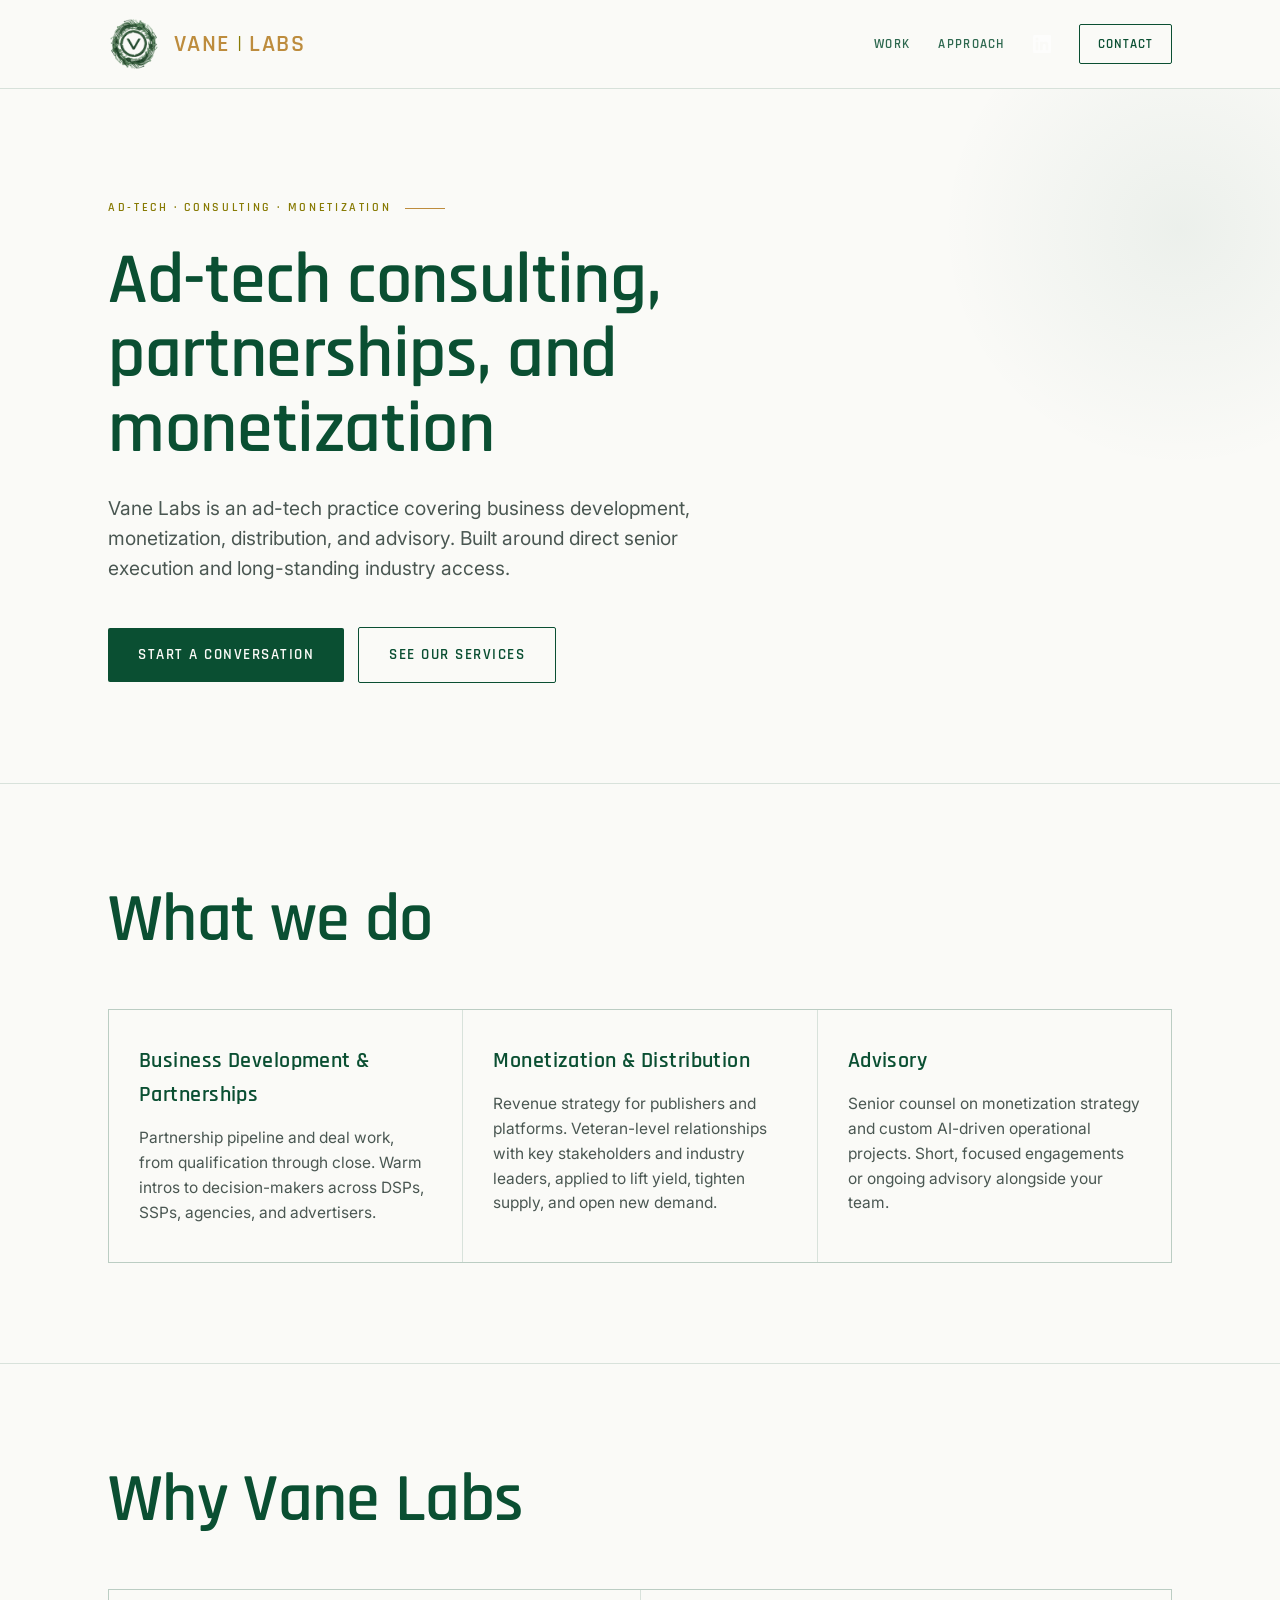
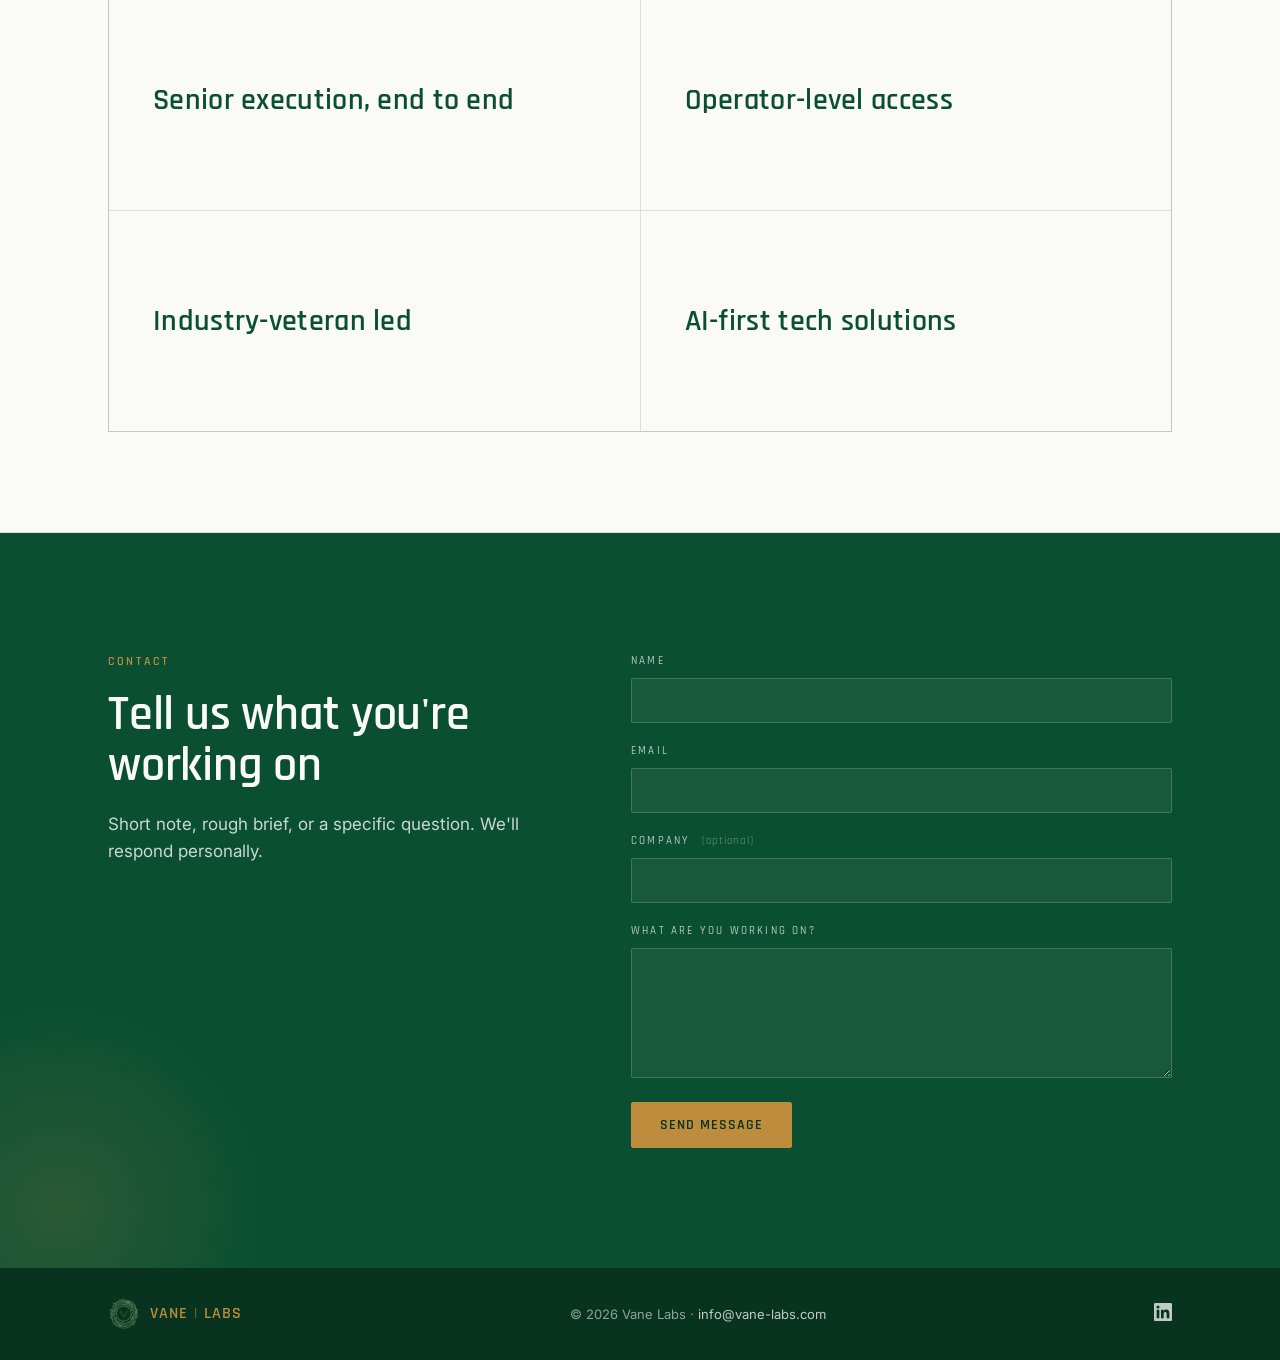
==== commit c5398842: "Add LinkedIn icon to nav and footer Co-Authored-By: Claude Sonnet 4.6 <noreply@anthropic.com>" ====
--- a/index.html
+++ b/index.html
@@ -16,6 +16,14 @@
   <meta property="og:description" content="A small, focused ad-tech practice. Business development, monetization, distribution, advisory." />
   <meta property="og:type" content="website" />
   <meta property="og:url" content="https://vane-labs.com" />
+
+  <!-- Google Tag Manager -->
+  <script>(function(w,d,s,l,i){w[l]=w[l]||[];w[l].push({'gtm.start':
+  new Date().getTime(),event:'gtm.js'});var f=d.getElementsByTagName(s)[0],
+  j=d.createElement(s),dl=l!='dataLayer'?'&l='+l:'';j.async=true;j.src=
+  'https://www.googletagmanager.com/gtm.js?id='+i+dl;f.parentNode.insertBefore(j,f);
+  })(window,document,'script','dataLayer','GTM-WZD8PMGS');</script>
+  <!-- End Google Tag Manager -->
 
   <link rel="preconnect" href="https://fonts.googleapis.com" />
   <link rel="preconnect" href="https://fonts.gstatic.com" crossorigin />
@@ -90,6 +98,8 @@
       text-decoration: none; transition: background 0.2s, color 0.2s;
     }
     nav.site a.cta:hover { background: var(--forest); color: var(--bg); }
+    nav.site .nav-linkedin svg { width: 18px; height: 18px; fill: rgba(255,255,255,0.6); transition: fill 0.2s; display: block; }
+    nav.site .nav-linkedin:hover svg { fill: #fff; }
     @media (max-width: 640px) {
       nav.site .nav-links { gap: 14px; }
       nav.site a.link { display: none; }
@@ -356,6 +366,9 @@
     footer.site .logo-text .pipe { color: var(--gold-dark); }
     footer.site a { color: rgba(255,255,255,0.75); text-decoration: none; }
     footer.site a:hover { color: var(--gold); }
+    footer.site .social-links { display: flex; align-items: center; gap: 16px; }
+    footer.site .social-links svg { width: 18px; height: 18px; fill: rgba(255,255,255,0.75); transition: fill 0.2s; }
+    footer.site .social-links a:hover svg { fill: var(--gold); }
 
     @media (max-width: 720px) {
       header.hero { padding: 60px 0 56px; }
@@ -366,6 +379,10 @@
   </style>
 </head>
 <body>
+<!-- Google Tag Manager (noscript) -->
+<noscript><iframe src="https://www.googletagmanager.com/ns.html?id=GTM-WZD8PMGS"
+height="0" width="0" style="display:none;visibility:hidden"></iframe></noscript>
+<!-- End Google Tag Manager (noscript) -->
 
   <!-- ========== NAV ========== -->
   <nav class="site">
@@ -419,6 +436,9 @@
       <div class="nav-links">
         <a class="link" href="#work">Work</a>
         <a class="link" href="#approach">Approach</a>
+        <a class="nav-linkedin" href="https://www.linkedin.com/company/vane-labs/" target="_blank" rel="noopener" aria-label="Vane Labs on LinkedIn">
+          <svg xmlns="http://www.w3.org/2000/svg" viewBox="0 0 24 24"><path d="M20.447 20.452h-3.554v-5.569c0-1.328-.027-3.037-1.852-3.037-1.853 0-2.136 1.445-2.136 2.939v5.667H9.351V9h3.414v1.561h.046c.477-.9 1.637-1.85 3.37-1.85 3.601 0 4.267 2.37 4.267 5.455v6.286zM5.337 7.433a2.062 2.062 0 0 1-2.063-2.065 2.064 2.064 0 1 1 2.063 2.065zm1.782 13.019H3.555V9h3.564v11.452zM22.225 0H1.771C.792 0 0 .774 0 1.729v20.542C0 23.227.792 24 1.771 24h20.451C23.2 24 24 23.227 24 22.271V1.729C24 .774 23.2 0 22.222 0h.003z"/></svg>
+        </a>
         <a class="cta" href="#contact">Contact</a>
       </div>
     </div>
@@ -529,6 +549,11 @@
         <span class="logo-text">VANE<span class="pipe">|</span>LABS</span>
       </a>
       <div>&copy; <span id="year">2026</span> Vane Labs &middot; <a href="mailto:info@vane-labs.com">info@vane-labs.com</a></div>
+      <div class="social-links">
+        <a href="https://www.linkedin.com/company/vane-labs/" target="_blank" rel="noopener" aria-label="Vane Labs on LinkedIn">
+          <svg xmlns="http://www.w3.org/2000/svg" viewBox="0 0 24 24"><path d="M20.447 20.452h-3.554v-5.569c0-1.328-.027-3.037-1.852-3.037-1.853 0-2.136 1.445-2.136 2.939v5.667H9.351V9h3.414v1.561h.046c.477-.9 1.637-1.85 3.37-1.85 3.601 0 4.267 2.37 4.267 5.455v6.286zM5.337 7.433a2.062 2.062 0 0 1-2.063-2.065 2.064 2.064 0 1 1 2.063 2.065zm1.782 13.019H3.555V9h3.564v11.452zM22.225 0H1.771C.792 0 0 .774 0 1.729v20.542C0 23.227.792 24 1.771 24h20.451C23.2 24 24 23.227 24 22.271V1.729C24 .774 23.2 0 22.222 0h.003z"/></svg>
+        </a>
+      </div>
     </div>
   </footer>
 
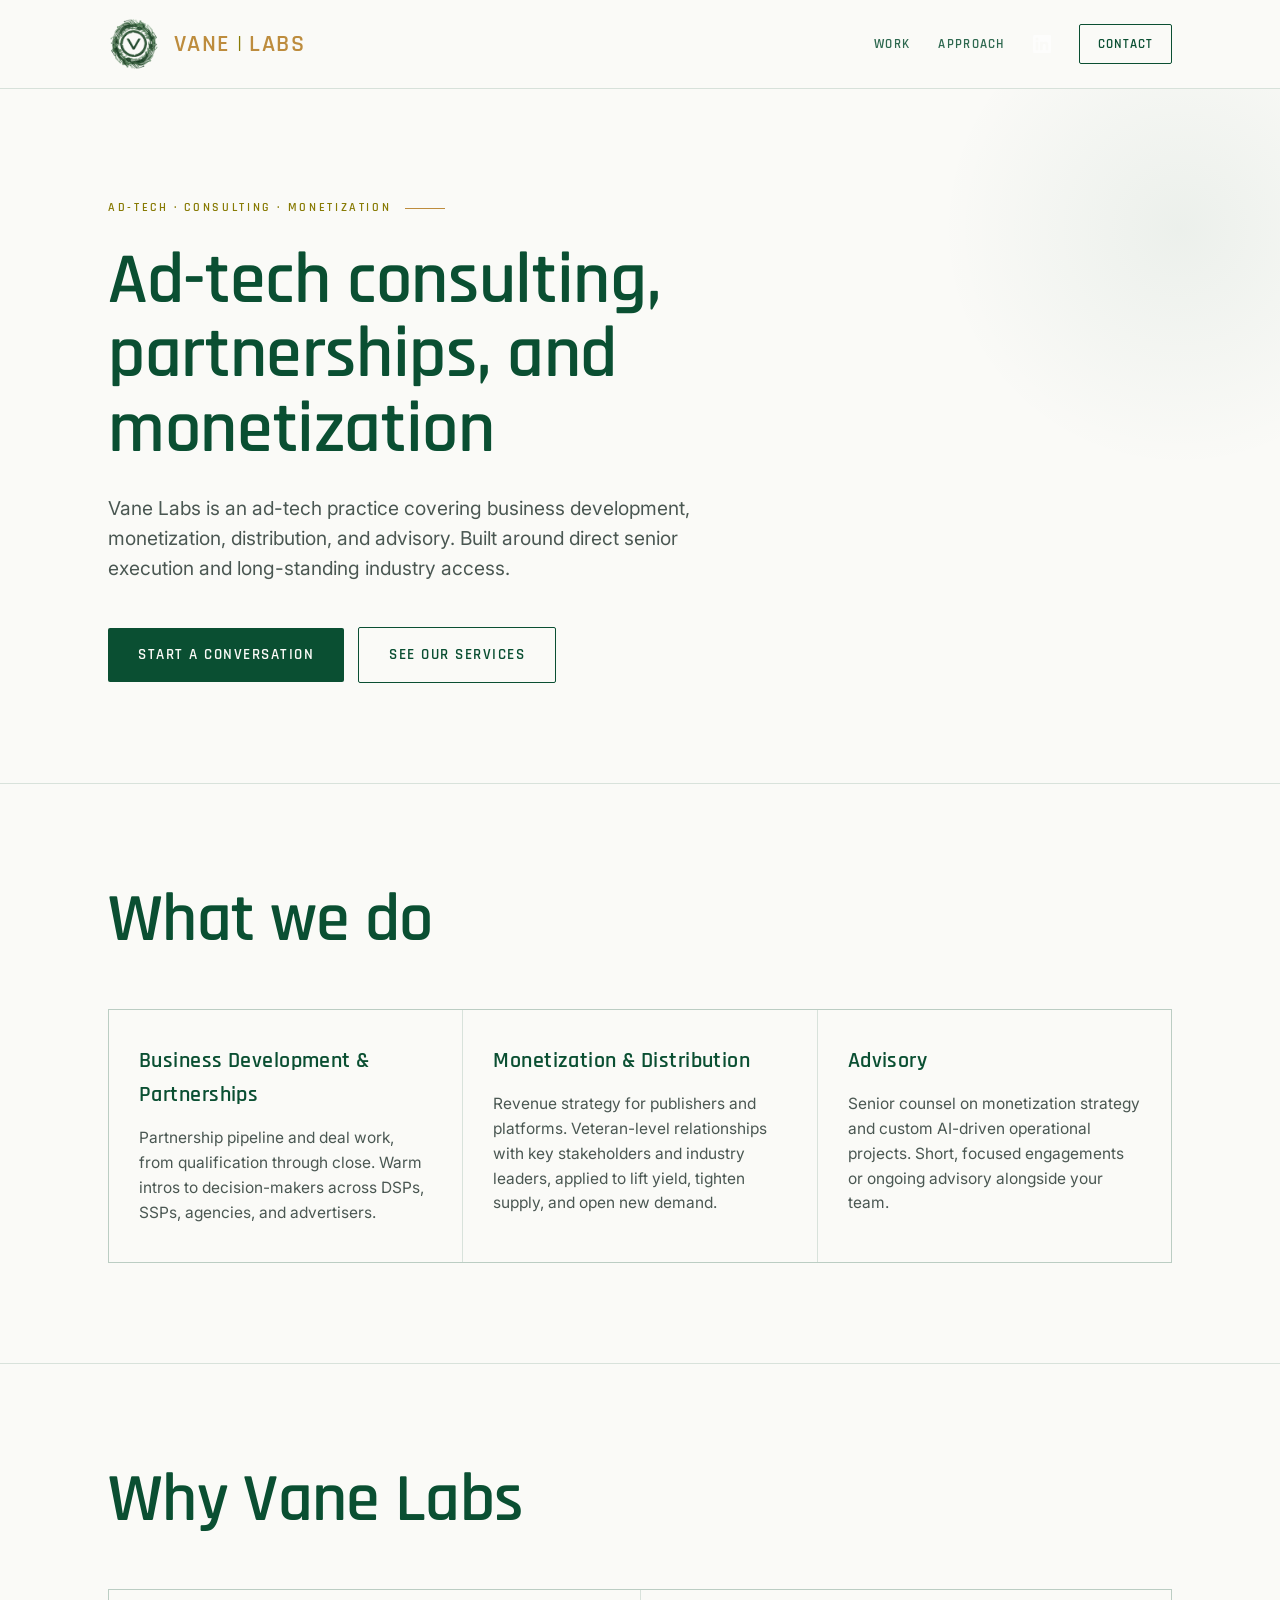
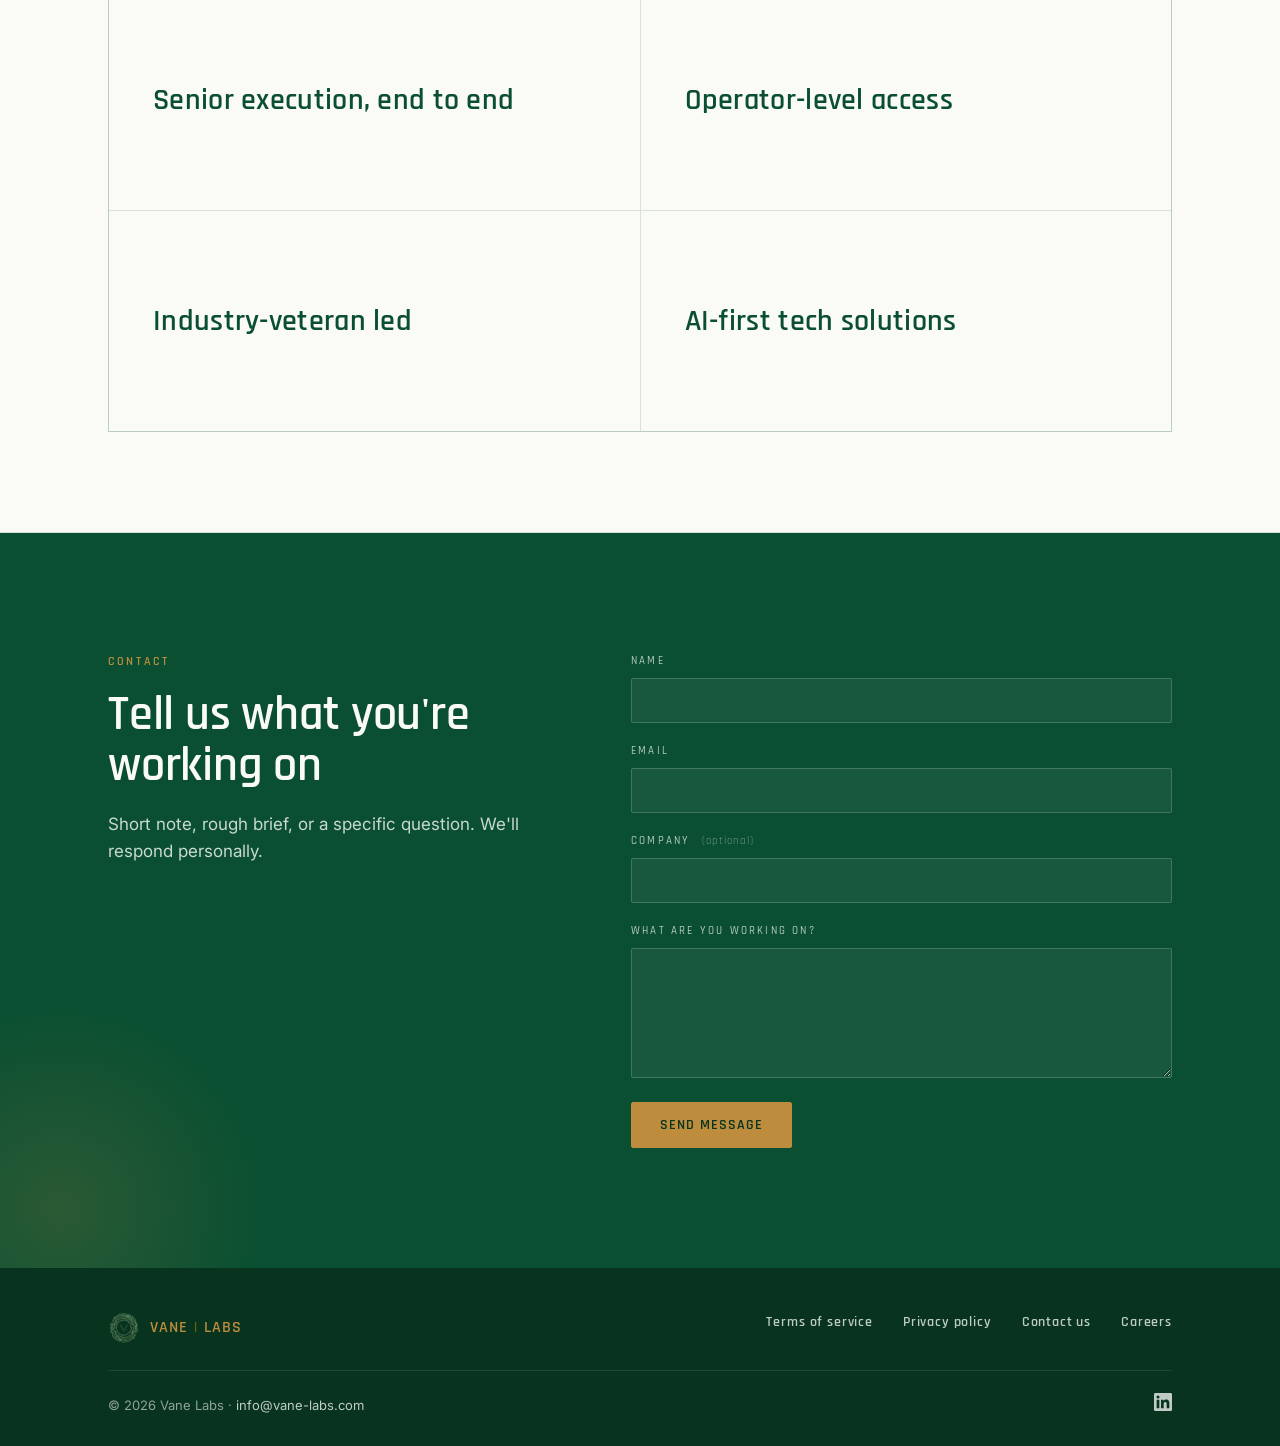
==== commit 14e495cc: "Add Privacy, Terms, Contact, and Careers pages Complete the site with the four footer pages: privacy" ====
--- a/index.html
+++ b/index.html
@@ -351,24 +351,39 @@
 
     /* ---------- Footer ---------- */
     footer.site {
-      padding: 30px 0;
+      padding: 44px 0 30px;
       background: var(--forest-deep);
       color: rgba(255,255,255,0.55);
       font-size: 13px;
     }
-    footer.site .container {
-      display: flex; justify-content: space-between; align-items: center;
-      flex-wrap: wrap; gap: 14px;
+    footer.site .footer-top {
+      display: flex; justify-content: space-between; align-items: flex-start;
+      flex-wrap: wrap; gap: 28px;
+      padding-bottom: 26px; margin-bottom: 22px;
+      border-bottom: 1px solid rgba(255,255,255,0.1);
     }
     footer.site .logo-wrap { gap: 10px; }
     footer.site .logo-mark { width: 32px; height: 32px; }
     footer.site .logo-text { font-size: 16px; color: var(--gold); }
     footer.site .logo-text .pipe { color: var(--gold-dark); }
+    footer.site .footer-nav { display: flex; flex-wrap: wrap; gap: 10px 30px; }
+    footer.site .footer-nav a {
+      font-family: 'Rajdhani', sans-serif; font-weight: 600;
+      letter-spacing: 0.06em; font-size: 14px;
+      color: rgba(255,255,255,0.75); text-decoration: none; transition: color 0.2s;
+    }
+    footer.site .footer-bottom {
+      display: flex; justify-content: space-between; align-items: center;
+      flex-wrap: wrap; gap: 14px;
+    }
     footer.site a { color: rgba(255,255,255,0.75); text-decoration: none; }
     footer.site a:hover { color: var(--gold); }
     footer.site .social-links { display: flex; align-items: center; gap: 16px; }
     footer.site .social-links svg { width: 18px; height: 18px; fill: rgba(255,255,255,0.75); transition: fill 0.2s; }
     footer.site .social-links a:hover svg { fill: var(--gold); }
+    @media (max-width: 640px) {
+      footer.site .footer-nav { flex-direction: column; gap: 12px; }
+    }
 
     @media (max-width: 720px) {
       header.hero { padding: 60px 0 56px; }
@@ -544,15 +559,25 @@
   <!-- ========== FOOTER ========== -->
   <footer class="site">
     <div class="container">
+      <div class="footer-top">
       <a class="logo-wrap" href="#top" aria-label="Vane Labs">
         <img class="logo-mark" src="[data-uri]" alt="Vane Labs" decoding="async">
         <span class="logo-text">VANE<span class="pipe">|</span>LABS</span>
       </a>
+      <nav class="footer-nav" aria-label="Footer">
+        <a href="/terms.html">Terms of service</a>
+        <a href="/privacy.html">Privacy policy</a>
+        <a href="/contact.html">Contact us</a>
+        <a href="/careers.html">Careers</a>
+      </nav>
+      </div>
+      <div class="footer-bottom">
       <div>&copy; <span id="year">2026</span> Vane Labs &middot; <a href="mailto:info@vane-labs.com">info@vane-labs.com</a></div>
       <div class="social-links">
         <a href="https://www.linkedin.com/company/vane-labs/" target="_blank" rel="noopener" aria-label="Vane Labs on LinkedIn">
           <svg xmlns="http://www.w3.org/2000/svg" viewBox="0 0 24 24"><path d="M20.447 20.452h-3.554v-5.569c0-1.328-.027-3.037-1.852-3.037-1.853 0-2.136 1.445-2.136 2.939v5.667H9.351V9h3.414v1.561h.046c.477-.9 1.637-1.85 3.37-1.85 3.601 0 4.267 2.37 4.267 5.455v6.286zM5.337 7.433a2.062 2.062 0 0 1-2.063-2.065 2.064 2.064 0 1 1 2.063 2.065zm1.782 13.019H3.555V9h3.564v11.452zM22.225 0H1.771C.792 0 0 .774 0 1.729v20.542C0 23.227.792 24 1.771 24h20.451C23.2 24 24 23.227 24 22.271V1.729C24 .774 23.2 0 22.222 0h.003z"/></svg>
         </a>
+      </div>
       </div>
     </div>
   </footer>
